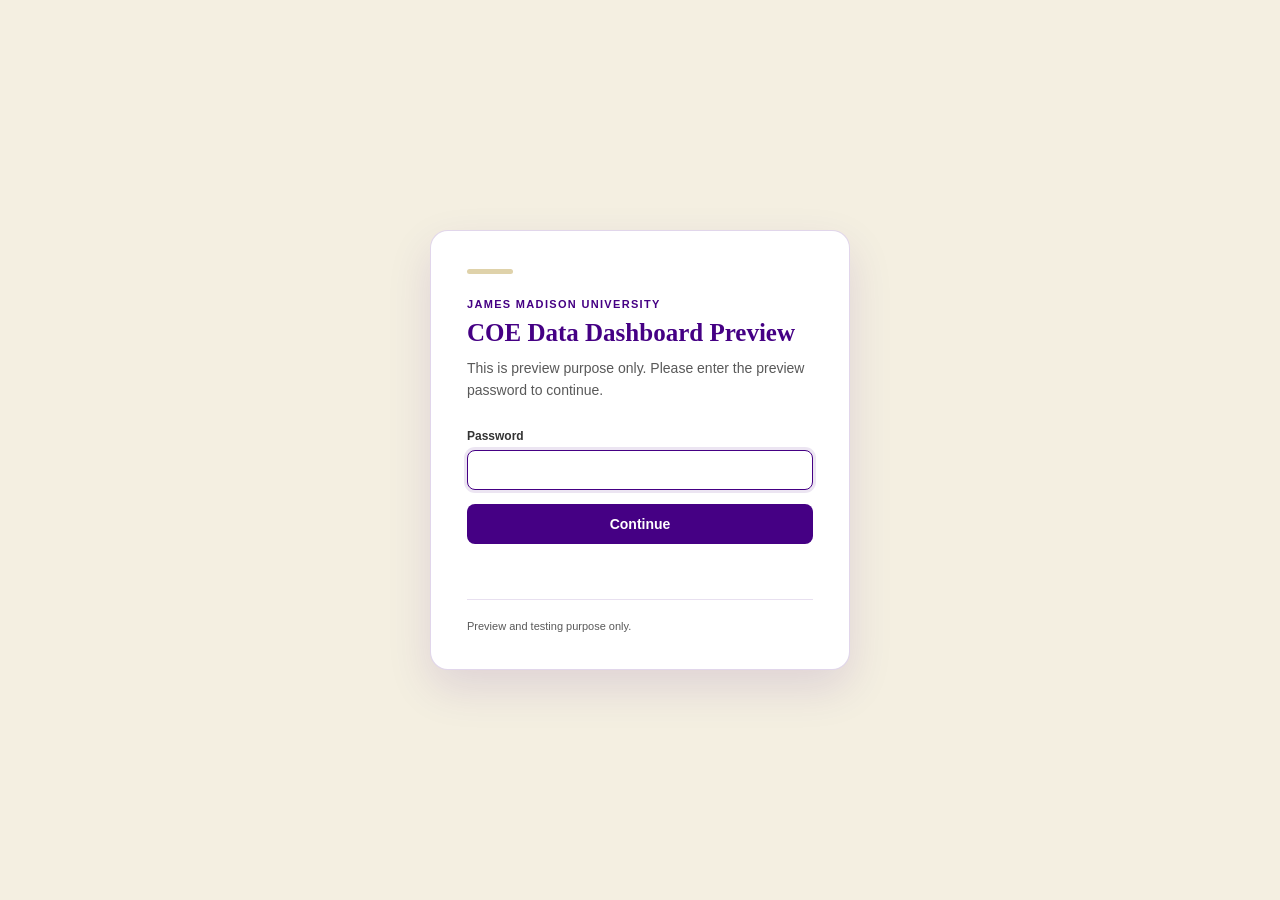
==== index.html @ ad6cc086 "Initial COE dashboard preview" ====
<!DOCTYPE html>
<html lang="en">

<head>

    <meta charset="UTF-8">

    <meta
        name="viewport"
        content="width=device-width, initial-scale=1.0"
    >
    
    <meta
    name="robots"
    content="noindex, nofollow, noarchive"
    >

    <script src="/preview-gate.js"></script>

    <title>
        College of Education Data Dashboard
    </title>


    <link
        rel="stylesheet"
        href="/CSS/dashboard.css"
    >



    <link
        rel="stylesheet"
        href="/CSS/typography.css"
    >

    <link
        rel="stylesheet"
        href="/CSS/academic-year.css"
    >

</head>


<body>

    <div class="home-page">


        <!-- 
             HERO SECTION
         -->

        <header class="hero">

            <div class="hero-copy">

                <p class="hero-kicker">
                    JAMES MADISON UNIVERSITY
                </p>

                <h1>
                    College of Education
                    <span>
                        Data Dashboard
                    </span>
                </h1>

                <p class="hero-description">
                    Explore Education Preparation Program (EPP) and Student Teaching Field Experience placement
                 data through interactive visualizations.
                </p>

                <div class="academic-year">

                    <span></span>

                    <select
                        id="homeYearSelect"
                        class="home-year-select"
                        data-academic-year-select
                        data-year-format="full"
                        aria-label="Academic Year"
                    ></select>

                </div>

            </div>


            <div
                class="hero-art"
                aria-hidden="true"
            >

                <div class="art-ring ring-1"></div>
                <div class="art-ring ring-2"></div>
                <div class="art-ring ring-3"></div>

                <i class="art-node node-1"></i>
                <i class="art-node node-2"></i>
                <i class="art-node node-3"></i>
                <i class="art-node node-4"></i>

            </div>

        </header>


        <!-- 
             DASHBOARD DIRECTORY
         -->

        <main class="dashboard-directory">

            <div class="directory-header">

                <div>

                    <p class="section-kicker">
                        EXPLORE THE DATA
                    </p>

                    <h2>
                        Interactive dashboards
                    </h2>

                </div>


                <p>
                    Select a dashboard below to explore the
                    available data in more detail.
                </p>

            </div>


            <div class="dashboard-grid">


                <!-- 
                     CANDIDATE
                 -->

                <a
                    class="dashboard-card"
                    href="/epp/epp.html"
                >

                    <div class="card-heading">

                        <div class="card-icon purple-icon">

                            <svg viewBox="0 0 24 24">

                                <circle
                                    cx="12"
                                    cy="7"
                                    r="4"
                                ></circle>

                                <path
                                    d="M4 21c0-4.4 3.6-8 8-8s8 3.6 8 8"
                                ></path>

                            </svg>

                        </div>

                        <span class="card-category">
                            EPP DATA
                        </span>

                    </div>


                    <div class="card-copy">

                        <h3>
                            EPP Candidate Profile
                        </h3>

                        <p>
                            Explore EPP candidate demographics and endorsement areas.
                        </p>

                    </div>


                    <!-- 
                         MINI CANDIDATE DASHBOARD
                     -->

                    <div class="candidate-preview">

                        <div class="preview-left">

                            <div class="candidate-donut">

                                <div class="donut-center">

                                    <strong id="homeCandidateTotal">
                                        —
                                    </strong>

                                    <span>
                                        candidates
                                    </span>

                                </div>

                            </div>


                            <div class="donut-legend">

                                <span>

                                    <i class="female-dot"></i>

                                    Female

                                    <strong id="homeFemalePercent">
                                        —
                                    </strong>

                                </span>


                                <span>

                                    <i class="male-dot"></i>

                                    Male

                                    <strong id="homeMalePercent">
                                        —
                                    </strong>

                                </span>

                            </div>

                        </div>


                        <div class="candidate-kpis">

                            <div class="mini-kpi">

                                <span>
                                    IN-STATE
                                </span>

                                <strong id="homeInStatePercent">
                                    —
                                </strong>

                            </div>


                            <div class="mini-kpi">

                                <span>
                                    MEDIAN GPA
                                </span>

                                <strong id="homeMedianGPA">
                                    —
                                </strong>

                            </div>


                            <div class="mini-kpi wide-kpi">

                                <span>
                                    ENDORSEMENT AREAS
                                </span>

                                <strong id="homeEndorsementCount">
                                    —
                                </strong>

                            </div>

                        </div>

                    </div>


                    <div class="card-footer">

                        <span>
                            Explore EPP candidate data
                        </span>

                        <i>
                            →
                        </i>

                    </div>

                </a>


                <!-- 
                     PLACEMENTS
                 -->

                <a
                    class="dashboard-card"
                    href="/placements.html"
                >

                    <div class="card-heading">

                        <div class="card-icon gold-icon">

                            <svg viewBox="0 0 24 24">

                                <path
                                    d="
                                        M12 21
                                        s7-5.5 7-11.5
                                        A7 7 0 0 0 5 9.5
                                        C5 15.5 12 21 12 21
                                    "
                                ></path>

                                <circle
                                    cx="12"
                                    cy="9"
                                    r="2.5"
                                ></circle>

                            </svg>

                        </div>

                        <span class="card-category">
                            FIELD EXPERIENCE
                        </span>

                    </div>


                    <div class="card-copy">

                        <h3>
                            Student Teaching Placements
                        </h3>

                        <p>
                            Explore the geographic distribution of
                            placements across schools, divisions,
                            programs, grade levels, and placement types.
                        </p>

                    </div>


                    <!-- 
                         VIRGINIA PREVIEW
                     -->

                    <div class="virginia-preview">

                        <div class="map-grid"></div>


                        <svg
                            class="virginia-svg"
                            viewBox="0 0 820 320"
                            aria-label="Virginia placement preview"
                        >

                            <path
                                class="va-boundary"
                                d="
                                    M508.6 30
                                    L554.9 59.7
                                    L564.6 42.7
                                    L578.2 44.1
                                    L588 51.4
                                    L588 64.6
                                    L606.5 69
                                    L618.1 77.2
                                    L625 89.9
                                    L617.2 104
                                    L606.5 107.9
                                    L599.6 120.6
                                    L603.5 129.8
                                    L627.4 126.9
                                    L631.8 141
                                    L662.9 146.9
                                    L671.7 158.1
                                    L696.5 170.2
                                    L685.3 195.1
                                    L695.6 214.5
                                    L683.4 223.8
                                    L681.9 235
                                    L693.1 241.8
                                    L681 252.5
                                    L662.5 238.4
                                    L658.1 243.3
                                    L674.1 253.5
                                    L718 255.9
                                    L729.2 289
                                    L405.4 290
                                    L335.7 289.5
                                    L274.9 288.1
                                    L212.6 285.6
                                    L35.3 284.6
                                    L83.1 272
                                    L88.9 262.2
                                    L105.9 258.8
                                    L106.9 251
                                    L120.1 245.2
                                    L120.1 238.4
                                    L152.7 225.2
                                    L186.8 201.4
                                    L185.3 208.7
                                    L197.5 223.8
                                    L212.6 231.1
                                    L223.8 230.6
                                    L240.8 218.9
                                    L253 228.2
                                    L275.9 223.3
                                    L316.3 206.3
                                    L319.7 211.6
                                    L335.3 203.8
                                    L335.7 187.8
                                    L345.5 173.6
                                    L362 160.5
                                    L368.9 144.4
                                    L386.4 127.9
                                    L393.2 107.4
                                    L408.3 119.6
                                    L422.9 123.5
                                    L432.2 116.2
                                    L451.1 84.5
                                    L462.3 92.3
                                    L503.7 56.3
                                    Z
                                "
                            ></path>


                            <path
                                class="va-boundary shore"
                                d="
                                    M771 159
                                    L784.7 157.6
                                    L773 172.7
                                    L760.8 178
                                    L753.5 198.5
                                    L735 231.6
                                    L719.9 238.4
                                    L715 226.2
                                    L722.8 199
                                    L746.7 164.4
                                    Z
                                "
                            ></path>


                            <g class="map-marker large">

                                <circle
                                    cx="462.4"
                                    cy="120.3"
                                    r="22"
                                    class="marker-glow"
                                ></circle>

                                <circle
                                    cx="462.4"
                                    cy="120.3"
                                    r="10"
                                    class="marker"
                                ></circle>

                            </g>


                            <g class="map-marker">

                                <circle
                                    cx="589.8"
                                    cy="201.1"
                                    r="15"
                                    class="marker-glow"
                                ></circle>

                                <circle
                                    cx="589.8"
                                    cy="201.1"
                                    r="7"
                                    class="marker"
                                ></circle>

                            </g>


                            <g class="map-marker">

                                <circle
                                    cx="497.3"
                                    cy="157.6"
                                    r="13"
                                    class="marker-glow"
                                ></circle>

                                <circle
                                    cx="497.3"
                                    cy="157.6"
                                    r="6"
                                    class="marker"
                                ></circle>

                            </g>


                            <g class="map-marker">

                                <circle
                                    cx="606.4"
                                    cy="83.8"
                                    r="16"
                                    class="marker-glow"
                                ></circle>

                                <circle
                                    cx="606.4"
                                    cy="83.8"
                                    r="7"
                                    class="marker"
                                ></circle>

                            </g>


                            <g class="map-marker">

                                <circle
                                    cx="367.2"
                                    cy="225.1"
                                    r="12"
                                    class="marker-glow"
                                ></circle>

                                <circle
                                    cx="367.2"
                                    cy="225.1"
                                    r="5.5"
                                    class="marker"
                                ></circle>

                            </g>


                            <g class="map-marker">

                                <circle
                                    cx="692.1"
                                    cy="262.4"
                                    r="10"
                                    class="marker-glow"
                                ></circle>

                                <circle
                                    cx="692.1"
                                    cy="262.4"
                                    r="5"
                                    class="marker"
                                ></circle>

                            </g>

                        </svg>


                        <div class="map-label">

                            <span></span>

                            Virginia

                        </div>

                    </div>


                    <div class="card-footer">

                        <span>
                            Explore placements data
                        </span>

                        <i>
                            →
                        </i>

                    </div>

                </a>

            </div>

        </main>


        <footer class="page-footer">

            <span>
                James Madison University
            </span>

            <span>
                College of Education
            </span>

        </footer>

    </div>

    <script
        src="/JS/academic-year.js"
    ></script>

    <script
        src="/JS/endorsement-data.js"
    ></script>

    <script
        src="/JS/home-preview.js"
    ></script>

</body>

</html>
---- CSS/dashboard.css ----
:root {
    --purple: #450084;
    --purple-dark: #30005b;
    --purple-mid: #7040a1;
    --purple-light: #9a77bb;

    --gold: #cbb677;
    --gold-dark: #9b7e30;

    --background: #f6f7f9;
    --white: #ffffff;

    --text: #20212b;
    --text-soft: #696e79;
    --muted: #9498a2;

    --border: #e5e6ea;

    --shadow:
        0 10px 31px rgba(37, 25, 49, 0.06);

    --shadow-hover:
        0 20px 50px rgba(47, 22, 74, 0.13);
}




* {
    box-sizing: border-box;
}

html,
body {
    margin: 0;
    padding: 0;
}

body {
    min-height: 100vh;

    background:
        linear-gradient(
            180deg,
            #fafafd 0%,
            var(--background) 100%
        );

    color: var(--text);

    font-family:
        Inter,
        -apple-system,
        BlinkMacSystemFont,
        "Segoe UI",
        Roboto,
        Helvetica,
        Arial,
        sans-serif;

    -webkit-font-smoothing: antialiased;
}

a {
    color: inherit;
    text-decoration: none;
}


/* 
   HERO SECTION
 */

.hero {
    position: relative;

    width:
        min(
            calc(100% - 48px),
            1380px
        );

    min-height: 350px;

    margin:
        26px auto 0;

    padding:
        68px 72px;

    overflow: hidden;

    border-radius: 28px;

    color: white;

    background:
        radial-gradient(
            circle at 85% 20%,
            rgba(203,182,119,0.15),
            transparent 24%
        ),

        radial-gradient(
            circle at 100% 100%,
            rgba(148,92,196,0.32),
            transparent 38%
        ),

        linear-gradient(
            130deg,
            #280049 0%,
            #450084 58%,
            #652a9e 100%
        );

    box-shadow:
        0 22px 55px
        rgba(44,10,70,0.18);
}

.hero-copy {
    position: relative;
    z-index: 5;

    max-width: 690px;
}

.hero-kicker {
    margin:
        0 0 20px;

    color: #ebdfba;

    font-size: 11px;
    font-weight: 850;

    letter-spacing: 0.19em;
}

.hero h1 {
    margin: 0;

    font-size:
        clamp(
            42px,
            5vw,
            66px
        );

    line-height: 1.02;

    letter-spacing: -0.047em;
}

.hero h1 span {
    display: block;

    color: #eee4c5;
}

.hero-description {
    max-width: 630px;

    margin:
        25px 0 24px;

    color:
        rgba(255,255,255,0.8);

    font-size: 16px;
    line-height: 1.7;
}

.academic-year {
    display: inline-flex;
    align-items: center;

    gap: 9px;

    padding:
        10px 14px;

    border:
        1px solid
        rgba(255,255,255,0.15);

    border-radius: 999px;

    background:
        rgba(255,255,255,0.075);

    font-size: 12px;
    font-weight: 650;
}

.academic-year > span {
    width: 7px;
    height: 7px;

    border-radius: 50%;

    background: #e8dcad;

    box-shadow:
        0 0 0 5px
        rgba(232,220,173,0.08);
}


/* 
   HERO ART
 */

.hero-art {
    position: absolute;

    right: 40px;
    top: 17px;

    width: 430px;
    height: 315px;

    opacity: 0.78;
}

.art-ring {
    position: absolute;

    border:
        1px solid
        rgba(255,255,255,0.10);

    border-radius: 50%;
}

.ring-1 {
    width: 280px;
    height: 280px;

    right: 18px;
    top: 10px;
}

.ring-2 {
    width: 195px;
    height: 195px;

    right: 60px;
    top: 53px;
}

.ring-3 {
    width: 115px;
    height: 115px;

    right: 100px;
    top: 93px;
}

.art-node {
    position: absolute;

    display: block;

    border-radius: 50%;

    background: #e8dcad;

    box-shadow:
        0 0 0 10px
        rgba(232,220,173,0.07);
}

.node-1 {
    width: 11px;
    height: 11px;

    right: 277px;
    top: 70px;
}

.node-2 {
    width: 17px;
    height: 17px;

    right: 72px;
    top: 92px;
}

.node-3 {
    width: 10px;
    height: 10px;

    right: 160px;
    top: 234px;
}

.node-4 {
    width: 13px;
    height: 13px;

    right: 22px;
    top: 208px;
}


/* 
   DIRECTORY
 */

.dashboard-directory {
    width:
        min(
            calc(100% - 48px),
            1240px
        );

    margin:
        66px auto 70px;
}

.directory-header {
    margin-bottom: 28px;

    display: flex;
    align-items: flex-end;
    justify-content: space-between;

    gap: 35px;
}

.section-kicker {
    margin:
        0 0 8px;

    color: var(--purple);

    font-size: 10px;
    font-weight: 850;

    letter-spacing: 0.18em;
}

.directory-header h2 {
    margin: 0;

    font-size:
        clamp(
            30px,
            3vw,
            39px
        );

    line-height: 1.1;

    letter-spacing: -0.037em;
}

.directory-header > p {
    max-width: 450px;

    margin: 0;

    color: var(--text-soft);

    font-size: 13px;
    line-height: 1.65;
}


/* 
   CARDS
 */

.dashboard-grid {
    display: grid;

    grid-template-columns:
        repeat(
            2,
            minmax(0, 1fr)
        );

    gap: 24px;
}

.dashboard-card {
    position: relative;

    min-height: 575px;

    padding: 30px;

    display: flex;
    flex-direction: column;

    overflow: hidden;

    border:
        1px solid var(--border);

    border-radius: 22px;

    background: white;

    box-shadow: var(--shadow);

    transition:
        transform 0.25s ease,
        box-shadow 0.25s ease,
        border-color 0.25s ease;
}

.dashboard-card::before {
    content: "";

    position: absolute;

    top: 0;
    left: 0;

    width: 100%;
    height: 4px;

    transform:
        scaleX(0);

    transform-origin:
        left center;

    background:
        linear-gradient(
            90deg,
            var(--purple),
            var(--gold)
        );

    transition:
        transform 0.25s ease;
}

.dashboard-card:hover {
    transform:
        translateY(-5px);

    border-color:
        rgba(69,0,132,0.17);

    box-shadow:
        var(--shadow-hover);
}

.dashboard-card:hover::before {
    transform:
        scaleX(1);
}


/* 
   CARD HEADING
 */

.card-heading {
    display: flex;
    align-items: center;
    justify-content: space-between;
}

.card-icon {
    width: 48px;
    height: 48px;

    display: grid;
    place-items: center;

    border-radius: 14px;
}

.card-icon svg {
    width: 24px;
    height: 24px;

    fill: none;

    stroke: currentColor;
    stroke-width: 1.7;
    stroke-linecap: round;
    stroke-linejoin: round;
}

.purple-icon {
    color: var(--purple);

    background:
        rgba(69,0,132,0.075);
}

.gold-icon {
    color: #896b19;

    background:
        rgba(203,182,119,0.22);
}

.card-category {
    color: var(--muted);

    font-size: 9px;
    font-weight: 800;

    letter-spacing: 0.17em;
}


/* 
   CARD COPY
 */

.card-copy {
    margin-top: 28px;
}

.card-copy h3 {
    margin:
        0 0 11px;

    font-size: 29px;

    letter-spacing: -0.037em;
}

.card-copy p {
    min-height: 67px;

    margin: 0;

    color: var(--text-soft);

    font-size: 13px;
    line-height: 1.7;
}


/* 
   CANDIDATE PREVIEW
 */

.candidate-preview {
    height: 220px;

    margin-top: 26px;

    padding: 21px;

    display: grid;

    grid-template-columns:
        1.08fr 0.92fr;

    gap: 20px;

    border:
        1px solid
        rgba(69,0,132,0.075);

    border-radius: 17px;

    background:
        radial-gradient(
            circle at 26% 44%,
            rgba(69,0,132,0.075),
            transparent 30%
        ),
        linear-gradient(
            145deg,
            #faf8fc,
            #f5f1f8
        );
}

.preview-left {
    display: flex;
    flex-direction: column;
    align-items: center;
    justify-content: center;
}

.candidate-donut {
    width: 128px;
    height: 128px;

    display: grid;
    place-items: center;

    border-radius: 50%;

    background:
        conic-gradient(
            var(--purple) 0% 87%,
            var(--gold) 87% 100%
        );

    box-shadow:
        0 10px 28px
        rgba(69,0,132,0.15);
}

.donut-center {
    width: 98px;
    height: 98px;

    display: flex;
    flex-direction: column;
    align-items: center;
    justify-content: center;

    border-radius: 50%;

    background: #fff;
}

.donut-center strong {
    color: var(--purple);

    font-size: 30px;

    line-height: 1;
    letter-spacing: -0.045em;
}

.donut-center span {
    margin-top: 5px;

    color: var(--muted);

    font-size: 8px;
    font-weight: 750;

    text-transform: uppercase;

    letter-spacing: 0.08em;
}

.donut-legend {
    width: 100%;

    margin-top: 10px;

    display: flex;
    justify-content: center;

    gap: 12px;
}

.donut-legend span {
    display: flex;
    align-items: center;

    gap: 4px;

    color: var(--text-soft);

    font-size: 8px;
}

.donut-legend strong {
    color: var(--text);

    font-size: 8px;
}

.donut-legend i {
    width: 6px;
    height: 6px;

    display: block;

    border-radius: 50%;
}

.female-dot {
    background: var(--purple);
}

.male-dot {
    background: var(--gold);
}


/* 
   MINI KPIS
 */

.candidate-kpis {
    display: grid;

    grid-template-columns:
        repeat(2, 1fr);

    gap: 10px;

    align-content: center;
}

.mini-kpi {
    min-height: 76px;

    padding:
        13px;

    display: flex;
    flex-direction: column;
    justify-content: center;

    border:
        1px solid
        rgba(69,0,132,0.065);

    border-radius: 12px;

    background:
        rgba(255,255,255,0.8);
}

.mini-kpi span {
    color: var(--muted);

    font-size: 7px;
    font-weight: 800;

    letter-spacing: 0.09em;
}

.mini-kpi strong {
    margin-top: 5px;

    color: var(--purple);

    font-size: 19px;
}

.wide-kpi {
    grid-column: 1 / -1;

    min-height: 58px;

    flex-direction: row;
    align-items: center;
    justify-content: space-between;
}


/* 
   VIRGINIA MAP PREVIEW
 */

.virginia-preview {
    position: relative;

    height: 220px;

    margin-top: 26px;

    overflow: hidden;

    border:
        1px solid
        rgba(135,108,34,0.11);

    border-radius: 17px;

    background:
        radial-gradient(
            circle at 64% 40%,
            rgba(69,0,132,0.055),
            transparent 32%
        ),
        linear-gradient(
            145deg,
            #fbfaf6,
            #f6f2e7 50%,
            #f5f1f8
        );
}

.map-grid {
    position: absolute;

    inset: 0;

    opacity: 0.42;

    background-image:
        linear-gradient(
            rgba(86,75,55,0.045) 1px,
            transparent 1px
        ),
        linear-gradient(
            90deg,
            rgba(86,75,55,0.045) 1px,
            transparent 1px
        );

    background-size:
        70px 55px;
}

.virginia-svg {
    position: absolute;

    left: 4%;
    top: 7%;

    width: 92%;
    height: 78%;

    overflow: visible;

    transition:
        transform 0.28s ease;
}

.dashboard-card:hover .virginia-svg {
    transform:
        scale(1.018);
}

.va-boundary {
    fill:
        rgba(255,255,255,0.76);

    stroke:
        rgba(69,0,132,0.40);

    stroke-width: 2.2;

    stroke-linejoin: round;

    filter:
        drop-shadow(
            0 7px 8px
            rgba(49,29,64,0.08)
        );
}

.shore {
    opacity: 0.9;
}

.marker-glow {
    fill:
        rgba(69,0,132,0.13);
}

.marker {
    fill:
        #7540a7;

    stroke:
        #fff;

    stroke-width: 3;

    filter:
        drop-shadow(
            0 3px 4px
            rgba(69,0,132,0.24)
        );
}

.map-label {
    position: absolute;

    left: 15px;
    bottom: 14px;

    padding:
        7px 10px;

    display: flex;
    align-items: center;

    gap: 7px;

    border-radius: 8px;

    background:
        rgba(255,255,255,0.9);

    color: #605841;

    box-shadow:
        0 5px 14px
        rgba(55,46,33,0.06);

    font-size: 9px;
    font-weight: 700;
}

.map-label span {
    width: 6px;
    height: 6px;

    border-radius: 50%;

    background: var(--purple);
}


/* 
   CARD FOOTER
 */

.card-footer {
    margin-top: auto;
    padding-top: 25px;

    display: flex;
    align-items: center;
    justify-content: space-between;

    color: var(--purple);

    font-size: 12px;
    font-weight: 750;
}

.card-footer i {
    width: 34px;
    height: 34px;

    display: grid;
    place-items: center;

    border-radius: 50%;

    background:
        rgba(69,0,132,0.07);

    font-style: normal;

    transition:
        transform 0.2s ease,
        background 0.2s ease;
}

.dashboard-card:hover .card-footer i {
    transform:
        translateX(4px);

    background:
        rgba(69,0,132,0.13);
}


/* 
   FOOTER
 */

.page-footer {
    width:
        min(
            calc(100% - 48px),
            1240px
        );

    margin:
        0 auto 30px;

    padding-top: 24px;

    display: flex;
    justify-content: space-between;

    border-top:
        1px solid var(--border);

    color: var(--muted);

    font-size: 10px;
}


/* 
   RESPONSIVE
 */

@media (max-width: 950px) {

    .dashboard-grid {
        grid-template-columns: 1fr;
    }

    .hero {
        padding:
            55px 42px;
    }

    .hero-art {
        right: -80px;
        opacity: 0.35;
    }

}


@media (max-width: 700px) {

    .hero {
        width:
            calc(100% - 26px);

        min-height: auto;

        margin-top: 13px;

        padding:
            43px 25px;

        border-radius: 20px;
    }

    .hero-art {
        display: none;
    }

    .hero h1 {
        font-size: 41px;
    }

    .dashboard-directory {
        width:
            calc(100% - 28px);

        margin-top: 48px;
    }

    .directory-header {
        flex-direction: column;
        align-items: flex-start;
    }

    .dashboard-card {
        padding: 24px;
    }

    .candidate-preview {
        grid-template-columns: 1fr;

        height: auto;
    }

    .candidate-kpis {
        width: 100%;
    }

    .page-footer {
        width:
            calc(100% - 28px);

        flex-direction: column;

        gap: 5px;
    }

}
---- CSS/typography.css ----
@import url("https://fonts.googleapis.com/css2?family=Arvo:wght@400;700&display=swap");


@font-face {
    font-family: "Inter";
    font-style: normal;
    font-weight: 400;
    font-display: swap;

    src:
        local("Arial"),
        local("Helvetica");
}


@font-face {
    font-family: "Inter";
    font-style: normal;
    font-weight: 700;
    font-display: swap;

    src:
        local("Arial Bold"),
        local("Helvetica Bold"),
        local("Arial"),
        local("Helvetica");
}


/* 
   JMU OFFICIAL FRONT AND COLOR CODES
 */

:root {
    --jmu-purple: #450084;
    --jmu-purple-deep: #3c0074;
    --jmu-purple-muted: #684b86;

    --jmu-gold: #dfd2aa;
    --jmu-parchment: #f4efe1;

    --jmu-white: #ffffff;
    --jmu-charcoal: #333333;
    --jmu-gray: #595959;

    --jmu-border:
        rgba(
            69,
            0,
            132,
            0.16
        );

    --jmu-shadow:
        0 10px 28px
        rgba(
            69,
            0,
            132,
            0.08
        );

    --jmu-shadow-hover:
        0 18px 42px
        rgba(
            69,
            0,
            132,
            0.16
        );


    /* Existing variables */

    --purple: var(--jmu-purple);
    --purple-dark: var(--jmu-purple-deep);
    --purple-deep: var(--jmu-purple-deep);
    --purple-mid: var(--jmu-purple-muted);
    --purple-light: var(--jmu-gold);
    --purple-soft: var(--jmu-parchment);

    --gold: var(--jmu-gold);
    --gold-dark: var(--jmu-purple);
    --gold-deep: var(--jmu-purple);
    --gold-soft: var(--jmu-parchment);

    --background: var(--jmu-parchment);
    --page: var(--jmu-parchment);
    --white: var(--jmu-white);

    --text: var(--jmu-charcoal);
    --text-soft: var(--jmu-gray);
    --muted: var(--jmu-gray);

    --border: var(--jmu-border);
    --shadow: var(--jmu-shadow);
    --shadow-hover: var(--jmu-shadow-hover);


    --site-purple: var(--jmu-purple);
    --site-purple-deep: var(--jmu-purple-deep);
    --site-purple-mid: var(--jmu-purple-muted);
    --site-purple-light: var(--jmu-gold);
    --site-purple-soft: var(--jmu-parchment);

    --site-gold: var(--jmu-gold);
    --site-gold-deep: var(--jmu-purple);
    --site-gold-soft: var(--jmu-parchment);

    --site-page: var(--jmu-parchment);
    --site-white: var(--jmu-white);

    --site-text: var(--jmu-charcoal);
    --site-text-soft: var(--jmu-gray);
    --site-muted: var(--jmu-gray);

    --site-border: var(--jmu-border);
    --site-shadow: var(--jmu-shadow);
}


/* 
 FONT AND PAGE COLOR
 */

html,
body,
button,
input,
select,
textarea {
    font-family:
        Arial,
        Helvetica,
        sans-serif;
}


body {
    font-size: 14px;
    line-height: 1.5;

    color:
        var(--jmu-charcoal);

    background:
        var(--jmu-parchment);

    -webkit-font-smoothing:
        antialiased;

    text-rendering:
        optimizeLegibility;
}


.home-page,
.epp-page {
    color:
        var(--jmu-charcoal);
}


a {
    color:
        var(--jmu-purple);
}


button,
input,
select,
textarea {
    color:
        var(--jmu-charcoal);
}


input::placeholder,
textarea::placeholder {
    color:
        var(--jmu-gray);

    opacity: 0.8;
}


button,
select {
    cursor: pointer;
}


:focus-visible {
    outline:
        3px solid
        var(--jmu-purple);

    outline-offset: 3px;
}


/* 
   LEAFLET FONT
*/

.leaflet-container,
.leaflet-control,
.leaflet-tooltip,
.leaflet-popup-content,
.leaflet-popup-content-wrapper {
    font-family:
        Arial,
        Helvetica,
        sans-serif;
}


/* 
   ARVO HEADINGS
 */

h1,
h2,
h3,
.home-page .hero h1,
.home-page .directory-header h2,
.home-page .card-copy h3,
.epp-page .page-heading h1,
.epp-page .section-heading h2,
.epp-page .metric-card h3,
.epp-page .visualization-card h3,
.placement-page-heading h1,
#student-placement-dashboard .filter-panel-header h2,
#student-placement-dashboard .panel-heading h2,
#student-placement-dashboard .detail-panel-header h2,
#student-placement-dashboard .detail-empty-state h3,
#student-placement-dashboard .detail-panel h3,
#student-placement-dashboard .detail-panel h4 {
    font-family:
        "Arvo",
        Georgia,
        serif;
}


.home-page .donut-center strong,
.home-page .mini-kpi strong,
.epp-page .year-card strong,
.epp-page .metric-total strong,
.epp-page .distribution-row strong,
.epp-page .gpa-ring-inner strong,
.epp-page .summary-card strong,
.epp-page .bubble-number,
.epp-page .bubble-detail-value,
.placement-year-card strong,
#student-placement-dashboard .kpi-value,
#student-placement-dashboard .detail-stat-value {
    font-family:
        "Arvo",
        Georgia,
        serif;
}


/* 
   SHARED NAVIGATION TYPOGRAPHY
 */

.brand-copy strong,
.placement-brand-copy strong {
    font-size: 13px;
    font-weight: 700;
    line-height: 1.3;
}


.brand-copy span,
.placement-brand-copy span {
    font-size: 11px;
    line-height: 1.3;
}


.page-navigation a,
.placement-page-navigation a {
    font-size: 13px;
    font-weight: 700;
    line-height: 1.2;
}


/* 
   SHARED NAVIGATION COLORS
 */

.top-navigation,
.placement-top-navigation {
    border-bottom-color:
        var(--jmu-gold);

    background:
        var(--jmu-purple);

    box-shadow:
        0 4px 16px
        rgba(
            69,
            0,
            132,
            0.16
        );
}


.top-navigation .brand,
.placement-top-navigation .placement-brand,
.top-navigation .brand-copy strong,
.top-navigation .brand-copy span,
.placement-top-navigation .placement-brand-copy strong,
.placement-top-navigation .placement-brand-copy span {
    color:
        var(--jmu-white);
}


/* 
   JMU LOGO PNG
 */

.top-navigation .brand-mark,
.placement-top-navigation .placement-brand-mark {
    position: relative;

    width: 88px;
    height: 30px;

    display: block;
    flex-shrink: 0;

    padding: 0;
    margin: 0;

    border: 0;
    border-radius: 0;

    color: #ffffff;
    background: transparent;

    box-shadow: none;

    overflow: hidden;
}


.top-navigation .jmu-brand-logo,
.placement-top-navigation .jmu-brand-logo {
    position: absolute;

    width: 362px;
    height: auto;

    max-width: none;
    max-height: none;

    left: -89px;
    top: -44px;

    display: block;

    padding: 0;
    margin: 0;

    object-fit: initial;
    object-position: initial;

    pointer-events: none;
}


.top-navigation .page-navigation a,
.placement-top-navigation .placement-page-navigation a {
    color:
        var(--jmu-white);
}


.top-navigation .page-navigation a:hover,
.placement-top-navigation .placement-page-navigation a:hover {
    color:
        var(--jmu-purple);

    background:
        var(--jmu-parchment);
}


.top-navigation .page-navigation a.active,
.placement-top-navigation .placement-page-navigation a.active {
    color:
        var(--jmu-purple);

    background:
        var(--jmu-gold);
}


/* 
   HOME PAGE TYPOGRAPHY
 */

.home-page .hero-kicker {
    margin: 0 0 14px;

    color: #ffffff;

    font-family: "Arvo", Georgia, serif;
    font-size: 42px;
    font-weight: 700;
    line-height: 1.05;

    letter-spacing: 0;
    text-transform: none;

    text-shadow:
        0 3px 10px rgba(0, 0, 0, 0.38),
        0 8px 24px rgba(0, 0, 0, 0.25);
}


.home-page .hero h1 {
    margin: 0;

    color: #ffffff;

    font-size: 30px;
    font-weight: 700;
    line-height: 1.12;
    letter-spacing: -0.015em;

    text-shadow:
        0 2px 8px rgba(0, 0, 0, 0.25);
}


.home-page .hero h1 span {
    color: #eee4c5;
}


.home-page .hero-description {
    font-size: 14px;
    font-weight: 400;
    line-height: 1.6;
}


.home-page .academic-year {
    font-size: 12px;
    font-weight: 500;
}


.home-page .section-kicker {
    font-size: 12px;
    font-weight: 700;
    letter-spacing: 0.12em;
}


.home-page .directory-header h2 {
    font-size: 24px;
    font-weight: 700;
    line-height: 1.2;
    letter-spacing: -0.02em;
}


.home-page .directory-header > p {
    font-size: 14px;
    line-height: 1.55;
}


.home-page .card-category {
    font-size: 11px;
    font-weight: 700;
    letter-spacing: 0.12em;
}


.home-page .card-copy h3 {
    font-size: 20px;
    font-weight: 700;
    line-height: 1.25;
    letter-spacing: -0.015em;
}


.home-page .card-copy p {
    font-size: 14px;
    line-height: 1.55;
}


.home-page .donut-center strong {
    font-size: 26px;
    font-weight: 700;
}


.home-page .donut-center span {
    font-size: 10px;
    font-weight: 700;
    letter-spacing: 0.06em;
}


.home-page .donut-legend span,
.home-page .donut-legend strong {
    font-size: 11px;
}


.home-page .mini-kpi span {
    font-size: 10px;
    font-weight: 700;
    letter-spacing: 0.05em;
}


.home-page .mini-kpi strong {
    font-size: 20px;
    font-weight: 700;
}


.home-page .card-footer {
    font-size: 13px;
    font-weight: 700;
}


.home-page .map-label {
    font-size: 11px;
    font-weight: 700;
}


.home-page .page-footer {
    font-size: 12px;
}


/* 
   HOME PAGE COLORS
 */

.home-page .hero {
    color:
        var(--jmu-white);

    background:
        radial-gradient(
            circle at 86% 18%,
            rgba(
                223,
                210,
                170,
                0.20
            ),
            transparent 25%
        ),

        radial-gradient(
            circle at 100% 100%,
            rgba(
                104,
                75,
                134,
                0.55
            ),
            transparent 40%
        ),

        linear-gradient(
            130deg,
            var(--jmu-purple-deep),
            var(--jmu-purple) 58%,
            var(--jmu-purple-muted)
        );
}


.home-page .hero h1 {
    color:
        var(--jmu-gold);
}


.home-page .hero h1 span,
.home-page .hero-kicker {
    color:
        var(--jmu-shadow);
}


.home-page .hero-description,
.home-page .academic-year {
    color:
        var(--jmu-white);
}


.home-page .academic-year {
    border-color:
        rgba(
            223,
            210,
            170,
            0.75
        );

    background:
        rgba(
            60,
            0,
            116,
            0.42
        );
}


.home-page .academic-year span {
    background:
        var(--jmu-gold);
}


.home-page .section-kicker,
.home-page .card-category,
.home-page .card-footer,
.home-page .map-label {
    color:
        var(--jmu-purple);
}


.home-page .directory-header h2,
.home-page .card-copy h3 {
    color:
        var(--jmu-purple);
}


.home-page .directory-header > p,
.home-page .card-copy p,
.home-page .donut-center span,
.home-page .mini-kpi span,
.home-page .page-footer {
    color:
        var(--jmu-gray);
}


.home-page .dashboard-card {
    border-color:
        var(--jmu-border);

    background:
        var(--jmu-white);

    box-shadow:
        var(--jmu-shadow);
}


.home-page .dashboard-card:hover {
    border-color:
        var(--jmu-purple-muted);

    box-shadow:
        var(--jmu-shadow-hover);
}


.home-page .candidate-preview,
.home-page .virginia-preview,
.home-page .mini-kpi {
    border-color:
        var(--jmu-border);

    background:
        var(--jmu-parchment);
}


.home-page .purple-icon,
.home-page .gold-icon {
    color:
        var(--jmu-purple);

    background:
        var(--jmu-parchment);
}


.home-page .female-dot,
.home-page .marker,
.home-page .marker-glow {
    background:
        var(--jmu-gold);
}


.home-page .male-dot {
    background:
        var(--jmu-purple);
}


/* 
   EPP PAGE TYPOGRAPHY
 */

.epp-page .page-kicker {
    font-size: 12px;
    font-weight: 700;
    letter-spacing: 0.12em;
}


.epp-page .page-heading h1 {
    font-size: 28px;
    font-weight: 700;
    line-height: 1.15;
    letter-spacing: -0.02em;
}


.epp-page .page-description {
    font-size: 14px;
    line-height: 1.55;
}


.epp-page .year-label {
    font-size: 11px;
    font-weight: 700;
    letter-spacing: 0.06em;
}


.epp-page .year-card strong {
    font-size: 16px;
    font-weight: 700;
}


.epp-page .section-kicker {
    font-size: 12px;
    font-weight: 700;
    letter-spacing: 0.10em;
}


.epp-page .section-heading h2 {
    font-size: 20px;
    font-weight: 700;
    line-height: 1.3;
    letter-spacing: -0.015em;
}


.epp-page .section-description {
    font-size: 14px;
    line-height: 1.5;
}


.epp-page .metric-eyebrow {
    font-size: 11px;
    font-weight: 700;
    letter-spacing: 0.08em;
}


.epp-page .metric-card h3,
.epp-page .visualization-card h3 {
    font-size: 16px;
    font-weight: 700;
    line-height: 1.3;
    letter-spacing: 0;
}


.epp-page .metric-total strong {
    font-size: 20px;
    font-weight: 700;
}


.epp-page .metric-total span {
    font-size: 11px;
}


.epp-page .distribution-row span {
    font-size: 13px;
}


.epp-page .distribution-row strong {
    font-size: 15px;
    font-weight: 700;
}


.epp-page .distribution-row .percentage {
    font-size: 13px;
    font-weight: 700;
}


.epp-page .metric-note {
    font-size: 12px;
    line-height: 1.45;
}


.epp-page .gpa-ring-inner strong {
    font-size: 30px;
    font-weight: 700;
}


.epp-page .gpa-ring-inner span {
    font-size: 11px;
    font-weight: 700;
}


.epp-page .control-field > span,
.epp-page .toggle-field > div > span {
    font-size: 12px;
    font-weight: 700;
    letter-spacing: 0;
    text-transform: none;
}


.epp-page .search-wrapper input,
.epp-page .control-field select {
    font-size: 14px;
    font-weight: 400;
}


.epp-page .summary-card span {
    font-size: 12px;
}


.epp-page .summary-card strong {
    font-size: 26px;
    font-weight: 700;
}


.epp-page .results-label {
    font-size: 12px;
}


.epp-page .visualization-description {
    font-size: 12px;
    line-height: 1.45;
}


.epp-page .bubble-number {
    font-size: 14px;
    font-weight: 700;
}


.epp-page .endorsement-bubble.bubble-large .bubble-number {
    font-size: 18px;
}


.epp-page .bubble-name {
    font-size: 10px;
}


.epp-page .endorsement-bubble.bubble-large .bubble-name {
    font-size: 11px;
}


.epp-page .bubble-detail-label {
    font-size: 10px;
    font-weight: 700;
    letter-spacing: 0.05em;
}


.epp-page .bubble-detail-copy strong {
    font-size: 13px;
    font-weight: 700;
}


.epp-page .bubble-detail-copy p {
    font-size: 12px;
    line-height: 1.4;
}


.epp-page .bubble-detail-value {
    font-size: 26px;
    font-weight: 700;
}


.body-bubble-tooltip {
    font-family:
        Arial,
        Helvetica,
        sans-serif;
}


.body-bubble-tooltip .tooltip-title {
    font-size: 13px;
    font-weight: 700;
}


.body-bubble-tooltip .tooltip-row {
    font-size: 12px;
}


.body-bubble-tooltip .tooltip-row strong {
    font-size: 14px;
}


.epp-page .footer {
    font-size: 12px;
}


/* 
   EPP PAGE COLORS
 */

.epp-page .page-heading h1,
.epp-page .section-heading h2,
.epp-page .metric-card h3,
.epp-page .visualization-card h3 {
    color:
        var(--jmu-purple);
}


.epp-page .page-kicker,
.epp-page .section-kicker,
.epp-page .metric-eyebrow,
.epp-page .results-label,
.epp-page .bubble-detail-label {
    color:
        var(--jmu-purple);
}


.epp-page .page-description,
.epp-page .section-description,
.epp-page .metric-note,
.epp-page .visualization-description,
.epp-page .year-label,
.epp-page .metric-total span,
.epp-page .summary-card span,
.epp-page .bubble-name,
.epp-page .footer {
    color:
        var(--jmu-gray);
}


.epp-page .year-card,
.epp-page .metric-card,
.epp-page .controls-card,
.epp-page .summary-card,
.epp-page .visualization-card,
.epp-page .bubble-detail,
.epp-page .information-note {
    border-color:
        var(--jmu-border);

    background:
        var(--jmu-white);

    box-shadow:
        var(--jmu-shadow);
}


.epp-page .search-wrapper input,
.epp-page .control-field select {
    border-color:
        var(--jmu-gold);

    color:
        var(--jmu-charcoal);

    background:
        var(--jmu-white);
}


.epp-page .search-wrapper input:focus,
.epp-page .control-field select:focus {
    border-color:
        var(--jmu-purple);

    box-shadow:
        0 0 0 3px
        rgba(
            69,
            0,
            132,
            0.12
        );
}


.epp-page .distribution-track,
.epp-page .gpa-ring,
.epp-page .toggle {
    background:
        var(--jmu-parchment);
}


.epp-page .purple-fill {
    background:
        var(--jmu-purple);
}


.epp-page .gold-fill {
    background:
        var(--jmu-gold);
}


/* 
   STUDENT PLACEMENT PAGE TYPOGRAPHY
 */

.placement-page-kicker {
    font-size: 12px;
    font-weight: 700;
    letter-spacing: 0.12em;
}


.placement-page-heading h1 {
    font-size: 28px;
    font-weight: 700;
    line-height: 1.15;
    letter-spacing: -0.02em;
}


.placement-page-description {
    font-size: 14px;
    line-height: 1.55;
}


.placement-year-label {
    font-size: 11px;
    font-weight: 700;
    letter-spacing: 0.06em;
}


.placement-year-card strong {
    font-size: 16px;
    font-weight: 700;
}


#student-placement-dashboard .filter-panel-header h2 {
    font-size: 20px;
    font-weight: 700;
    line-height: 1.3;
    letter-spacing: -0.015em;
}


#student-placement-dashboard .filter-panel-header p {
    font-size: 14px;
    line-height: 1.5;
}


#student-placement-dashboard .filter-field label {
    font-size: 12px;
    font-weight: 700;
    letter-spacing: 0;
    text-transform: none;
}


#student-placement-dashboard .filter-field select,
#student-placement-dashboard .filter-field input {
    font-size: 14px;
    font-weight: 400;
}


#student-placement-dashboard .reset-button {
    font-size: 14px;
    font-weight: 700;
}


#student-placement-dashboard .kpi-label {
    font-size: 12px;
    font-weight: 400;
    letter-spacing: 0;
    text-transform: none;
}


#student-placement-dashboard .kpi-value {
    font-size: 26px;
    font-weight: 700;
    line-height: 1.1;
    letter-spacing: -0.02em;
}


#student-placement-dashboard .kpi-description {
    font-size: 12px;
    line-height: 1.4;
}


#student-placement-dashboard .panel-heading h2 {
    font-size: 16px;
    font-weight: 700;
    line-height: 1.3;
    letter-spacing: 0;
}


#student-placement-dashboard .panel-heading p {
    font-size: 12px;
    line-height: 1.45;
}


#student-placement-dashboard .map-status {
    font-size: 11px;
    font-weight: 700;
}


#student-placement-dashboard .detail-eyebrow {
    font-size: 11px;
    font-weight: 700;
    letter-spacing: 0.06em;
}


#student-placement-dashboard .detail-panel-header h2 {
    font-size: 16px;
    font-weight: 700;
    line-height: 1.3;
    letter-spacing: 0;
}


#student-placement-dashboard .detail-mode-button,
#student-placement-dashboard .detail-reset-button {
    font-size: 12px;
    font-weight: 700;
}


#student-placement-dashboard .detail-empty-state h3 {
    font-size: 16px;
    font-weight: 700;
}


#student-placement-dashboard .detail-empty-state p {
    font-size: 12px;
    line-height: 1.5;
}


#student-placement-dashboard .detail-panel {
    font-size: 13px;
}


#student-placement-dashboard .detail-panel h3 {
    font-size: 16px;
    font-weight: 700;
}


#student-placement-dashboard .detail-panel h4 {
    font-size: 14px;
    font-weight: 700;
}


#student-placement-dashboard .leaflet-popup-content {
    font-size: 13px;
    line-height: 1.5;
}


#student-placement-dashboard .leaflet-tooltip {
    font-size: 12px;
    line-height: 1.4;
}


.placement-footer {
    font-size: 12px;
}


/* 
   STUDENT PLACEMENT PAGE COLORS
 */

.placement-page-heading h1,
#student-placement-dashboard .filter-panel-header h2,
#student-placement-dashboard .panel-heading h2,
#student-placement-dashboard .detail-panel-header h2,
#student-placement-dashboard .detail-empty-state h3,
#student-placement-dashboard .detail-panel h3,
#student-placement-dashboard .detail-panel h4 {
    color:
        var(--jmu-purple);
}


.placement-page-kicker,
.placement-year-label,
#student-placement-dashboard .detail-eyebrow,
#student-placement-dashboard .kpi-label,
#student-placement-dashboard .map-status {
    color:
        var(--jmu-purple);
}


.placement-page-description,
#student-placement-dashboard .filter-panel-header p,
#student-placement-dashboard .kpi-description,
#student-placement-dashboard .panel-heading p,
#student-placement-dashboard .detail-empty-state p,
#student-placement-dashboard .detail-section-subtitle,
#student-placement-dashboard .detail-stat-label,
#student-placement-dashboard .detail-location-label,
#student-placement-dashboard .detail-location-meta,
#student-placement-dashboard .detail-filter-empty,
.placement-footer {
    color:
        var(--jmu-gray);
}


#student-placement-dashboard {
    color:
        var(--jmu-charcoal);

    background:
        transparent;
}


.placement-year-card,
#student-placement-dashboard .filter-panel,
#student-placement-dashboard .kpi-card,
#student-placement-dashboard .map-panel,
#student-placement-dashboard .detail-panel,
#student-placement-dashboard .detail-location-row,
#student-placement-dashboard .detail-stat,
#student-placement-dashboard .detail-filter-toolbar {
    border-color:
        var(--jmu-border);

    background:
        var(--jmu-white);

    box-shadow:
        var(--jmu-shadow);
}


#student-placement-dashboard .filter-field label,
#student-placement-dashboard .detail-section-title,
#student-placement-dashboard .detail-location-value,
#student-placement-dashboard .detail-stat-value {
    color:
        var(--jmu-charcoal);
}


#student-placement-dashboard .filter-field select,
#student-placement-dashboard .filter-field input,
#student-placement-dashboard .search-input-wrapper,
#student-placement-dashboard .detail-mode-switch {
    border-color:
        var(--jmu-gold);

    color:
        var(--jmu-charcoal);

    background:
        var(--jmu-white);
}


#student-placement-dashboard .filter-field select:focus,
#student-placement-dashboard .filter-field input:focus {
    border-color:
        var(--jmu-purple);

    box-shadow:
        0 0 0 3px
        rgba(
            69,
            0,
            132,
            0.12
        );
}


#student-placement-dashboard .reset-button,
#student-placement-dashboard .detail-reset-button,
#student-placement-dashboard .detail-mode-button.is-active,
#student-placement-dashboard .detail-filter-chip {
    border-color:
        var(--jmu-purple);

    color:
        var(--jmu-white);

    background:
        var(--jmu-purple);
}


#student-placement-dashboard .reset-button:hover,
#student-placement-dashboard .detail-reset-button:hover,
#student-placement-dashboard .detail-filter-chip:hover {
    background:
        var(--jmu-purple-deep);
}


#student-placement-dashboard .detail-mode-button:not(.is-active) {
    color:
        var(--jmu-purple);

    background:
        transparent;
}


#student-placement-dashboard .detail-empty-icon {
    color:
        var(--jmu-purple);

    background:
        var(--jmu-parchment);
}


#student-placement-dashboard .status-dot {
    background:
        var(--jmu-gold);
}


#student-placement-dashboard .leaflet-control-zoom a {
    color:
        var(--jmu-purple);
}


.placement-footer {
    border-top-color:
        var(--jmu-gold);

    background:
        var(--jmu-parchment);
}


.home-page .home-year-select {
    min-width: 184px;

    padding:
        1px
        24px
        1px
        0;

    border: 0;
    outline: none;

    color:
        var(--jmu-white);

    background-color:
        transparent;

    font-family:
        Arial,
        Helvetica,
        sans-serif;

    font-size: 12px;
    font-weight: 500;

    cursor: pointer;
}


.home-page .home-year-select option {
    color:
        var(--jmu-charcoal);

    background:
        var(--jmu-white);
}


.epp-page .year-select,
.placement-year-select {
    width: 100%;

    padding:
        2px
        24px
        2px
        0;

    border: 0;
    outline: none;

    color:
        var(--jmu-purple);

    background-color:
        transparent;

    font-family:
        "Arvo",
        Georgia,
        serif;

    font-size: 16px;
    font-weight: 700;

    cursor: pointer;
}


.epp-page .year-select option,
.placement-year-select option {
    color:
        var(--jmu-charcoal);

    background:
        var(--jmu-white);

    font-family:
        Arial,
        Helvetica,
        sans-serif;
}

/* 
   RESPONSIVE TYPOGRAPHY
 */

@media (max-width: 720px) {

    .home-page .hero-kicker {
        font-size: 32px;
    }


    .home-page .hero h1 {
        font-size: 24px;
    }


    .home-page .directory-header h2 {
        font-size: 22px;
    }

}


.home-page,
.epp-page {
    --purple: var(--jmu-purple);
    --purple-dark: var(--jmu-purple);
    --purple-deep: var(--jmu-purple);
    --purple-mid: var(--jmu-purple);
    --purple-light: var(--jmu-purple);

    --gold: var(--jmu-gold);
    --gold-dark: var(--jmu-gold);
    --gold-deep: var(--jmu-gold);
}


.home-page .hero {
    background:
        radial-gradient(
            circle at 86% 18%,
            rgba(
                223,
                210,
                170,
                0.20
            ),
            transparent 25%
        ),
        var(--jmu-purple);
}


.home-page .hero h1,
.home-page .hero h1 span {
    color:
        var(--jmu-gold);
}


.home-page .hero-kicker {
    color:
        var(--jmu-white);
}


.home-page .dashboard-card:hover {
    border-color:
        var(--jmu-purple);
}


.home-page .purple-icon {
    color:
        var(--jmu-purple);
}


.home-page .gold-icon {
    color:
        var(--jmu-gold);
}


.home-page .female-dot {
    background:
        var(--jmu-purple);
}


.home-page .male-dot {
    background:
        var(--jmu-gold);
}


.home-page .art-node {
    background:
        var(--jmu-gold);

    box-shadow:
        0 0 0 10px
        rgba(
            223,
            210,
            170,
            0.07
        );
}


.home-page .marker {
    fill:
        var(--jmu-purple);

    background:
        var(--jmu-purple);
}


.home-page .marker-glow {
    fill:
        rgba(
            69,
            0,
            132,
            0.13
        );

    background:
        rgba(
            69,
            0,
            132,
            0.13
        );
}


.epp-page
.metric-mode-button[data-mode="admitted"]
.metric-mode-dot {
    background:
        var(--jmu-purple)
        !important;
}


.epp-page
.metric-mode-button[data-mode="completers"]
.metric-mode-dot {
    background:
        var(--jmu-gold)
        !important;

    border-color:
        var(--jmu-gold)
        !important;
}


.epp-page
.metric-mode-double-dot::before {
    background:
        var(--jmu-purple)
        !important;
}


.epp-page
.metric-mode-double-dot::after {
    background:
        var(--jmu-gold)
        !important;

    border-color:
        var(--jmu-gold)
        !important;
}


.epp-page
.metric-mode-button[data-mode="admitted"].is-active {
    color:
        var(--jmu-purple);
}


.epp-page
.metric-mode-button[data-mode="completers"].is-active {
    color:
        var(--jmu-gold);
}


.epp-page
.endorsement-mode-legend
.legend-admitted {
    background:
        var(--jmu-purple)
        !important;
}


.epp-page
.endorsement-mode-legend
.legend-completers {
    background:
        var(--jmu-gold)
        !important;

    border-color:
        var(--jmu-gold)
        !important;
}


.epp-page
.endorsement-bubble.mode-admitted {
    background:
        var(--jmu-purple)
        !important;
}


.epp-page
.endorsement-bubble.mode-completers {
    background:
        var(--jmu-gold)
        !important;

    color:
        var(--jmu-charcoal);
}


.epp-page
.endorsement-bubble.mode-completers
.bubble-name {
    color:
        var(--jmu-charcoal);
}


.epp-page
.endorsement-bubble.mode-compare {
    background:
        linear-gradient(
            90deg,
            var(--jmu-purple) 0%,
            var(--jmu-purple) 50%,
            var(--jmu-gold) 50%,
            var(--jmu-gold) 100%
        )
        !important;
}


.epp-page
.compare-admitted-half {
    color:
        var(--jmu-white);
}


.epp-page
.compare-completers-half {
    color:
        var(--jmu-charcoal);
}


body.epp-mode-completers
.epp-page
.summary-card span {
    color:
        var(--jmu-gray)
        !important;
}


body.epp-mode-completers
.epp-page
.summary-card strong {
    color:
        var(--jmu-gold)
        !important;
}


body.epp-mode-completers
.epp-page
.visualization-card
.metric-eyebrow {
    color:
        var(--jmu-gold)
        !important;
}


body.epp-mode-completers
.epp-page
.visualization-card h3 {
    color:
        var(--jmu-gold)
        !important;
}


body.epp-mode-completers
.epp-page
.results-label {
    color:
        var(--jmu-gold)
        !important;
}


body.epp-mode-completers
.epp-page
.bubble-detail-label,
body.epp-mode-completers
.epp-page
.bubble-detail-copy strong,
body.epp-mode-completers
.epp-page
.bubble-detail-copy p,
body.epp-mode-completers
.epp-page
.bubble-detail-value {
    color:
        var(--jmu-gold)
        !important;
}


body.epp-mode-completers
.epp-page
.information-icon {
    background:
        var(--jmu-gold)
        !important;

    color:
        var(--jmu-purple)
        !important;
}


body.epp-mode-compare
.epp-page
#endorsementCount,
body.epp-mode-compare
.epp-page
#largestEndorsementCount {
    color:
        var(--jmu-purple)
        !important;
}


body.epp-mode-compare
.epp-page
#endorsementTotal {
    color:
        var(--jmu-gold)
        !important;
}


.epp-page
.compare-value-admitted {
    color:
        var(--jmu-purple)
        !important;
}


.epp-page
.compare-value-completers {
    color:
        var(--jmu-gold)
        !important;
}


body.epp-mode-completers
.body-bubble-tooltip
.tooltip-row-completers,
body.epp-mode-completers
.body-bubble-tooltip
.tooltip-row-completers strong {
    color:
        var(--jmu-white)
        !important;
}


body.epp-mode-compare
.body-bubble-tooltip
.tooltip-row-completers,
body.epp-mode-compare
.body-bubble-tooltip
.tooltip-row-completers strong {
    color:
        var(--jmu-gold)
        !important;
}
---- CSS/academic-year.css ----
.home-page .home-year-select {
    min-width: 184px;

    padding:
        1px
        24px
        1px
        0;

    border: 0;
    outline: none;

    appearance: none;
    -webkit-appearance: none;

    color:
        var(--jmu-white);

    background-color:
        transparent;

    background-image:
        url("data:image/svg+xml,%3Csvg xmlns='http://www.w3.org/2000/svg' width='12' height='8' viewBox='0 0 12 8'%3E%3Cpath d='M1 1.5 6 6.5 11 1.5' fill='none' stroke='%23ffffff' stroke-width='1.5' stroke-linecap='round' stroke-linejoin='round'/%3E%3C/svg%3E");

    background-repeat:
        no-repeat;

    background-position:
        right 2px center;

    background-size:
        12px 8px;

    font-family:
        Arial,
        Helvetica,
        sans-serif;

    font-size: 12px;
    font-weight: 500;

    cursor: pointer;
}


.home-page .home-year-select option {
    color:
        var(--jmu-charcoal);

    background:
        var(--jmu-white);
}


.epp-page .year-select,
.placement-year-select {
    width: 100%;

    padding:
        2px
        24px
        2px
        0;

    border: 0;
    outline: none;

    appearance: none;
    -webkit-appearance: none;

    color:
        var(--jmu-purple);

    background-color:
        transparent;

    background-image:
        url("data:image/svg+xml,%3Csvg xmlns='http://www.w3.org/2000/svg' width='12' height='8' viewBox='0 0 12 8'%3E%3Cpath d='M1 1.5 6 6.5 11 1.5' fill='none' stroke='%23450084' stroke-width='1.5' stroke-linecap='round' stroke-linejoin='round'/%3E%3C/svg%3E");

    background-repeat:
        no-repeat;

    background-position:
        right 2px center;

    background-size:
        12px 8px;

    font-family:
        "Arvo",
        Georgia,
        serif;

    font-size: 16px;
    font-weight: 700;

    cursor: pointer;
}


.epp-page .year-select option,
.placement-year-select option {
    color:
        var(--jmu-charcoal);

    background:
        var(--jmu-white);

    font-family:
        Arial,
        Helvetica,
        sans-serif;
}
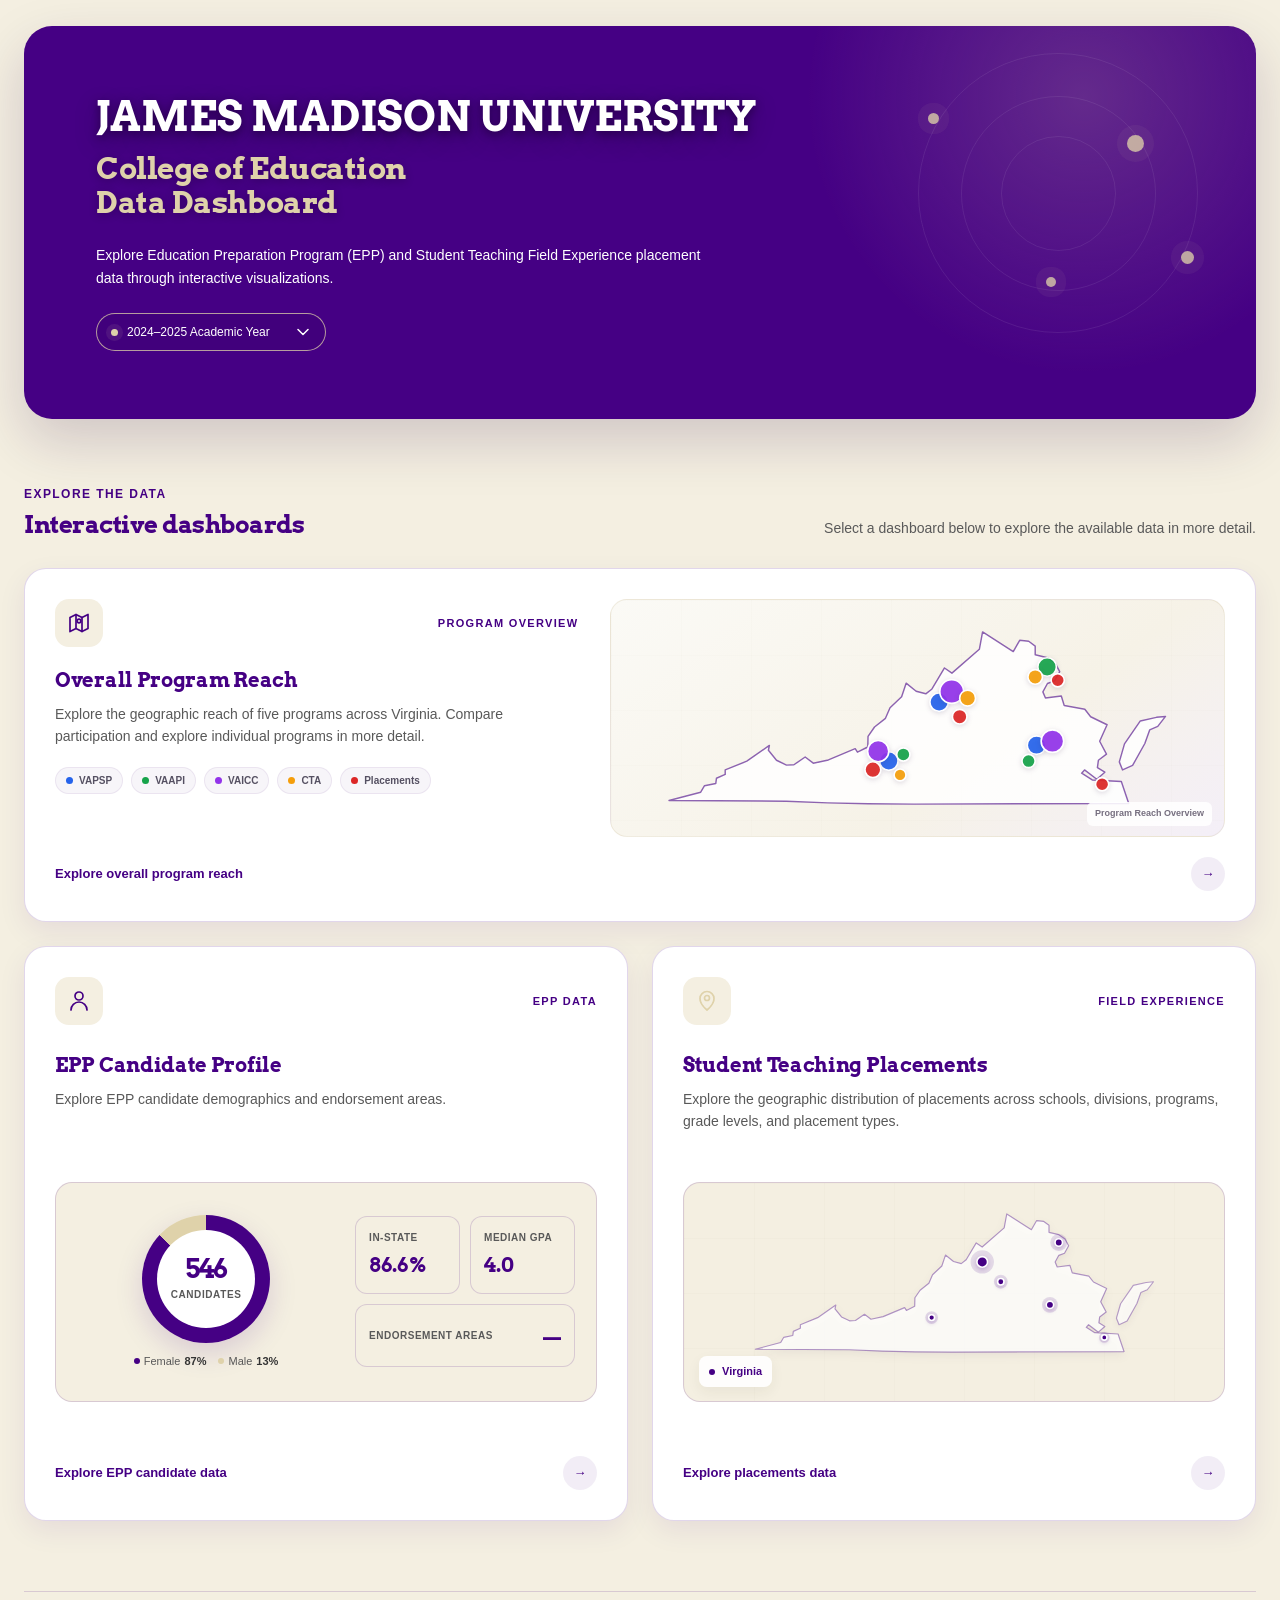
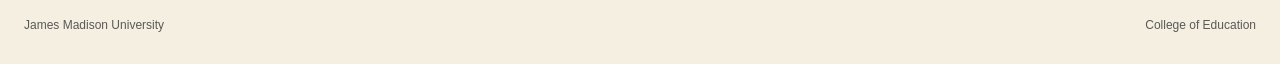
==== commit 1eaee1e8: "Update Overall, Placements, and EPP dashboards" ====
--- a/index.html
+++ b/index.html
@@ -1,34 +1,24 @@
+
 <!DOCTYPE html>
 <html lang="en">
 
 <head>
-
     <meta charset="UTF-8">
 
     <meta
         name="viewport"
         content="width=device-width, initial-scale=1.0"
     >
-    
-    <meta
-    name="robots"
-    content="noindex, nofollow, noarchive"
-    >
-
-    <script src="/preview-gate.js"></script>
 
     <title>
         College of Education Data Dashboard
     </title>
-
 
     <link
         rel="stylesheet"
         href="/CSS/dashboard.css"
     >
 
-
-
     <link
         rel="stylesheet"
         href="/CSS/typography.css"
@@ -38,346 +28,231 @@
         rel="stylesheet"
         href="/CSS/academic-year.css"
     >
-
 </head>
 
-
 <body>
 
-    <div class="home-page">
-
-
-        <!-- 
-             HERO SECTION
-         -->
-
-        <header class="hero">
-
-            <div class="hero-copy">
-
-                <p class="hero-kicker">
-                    JAMES MADISON UNIVERSITY
+<div class="home-page">
+
+    <!-- =====================================
+         HERO SECTION
+    ====================================== -->
+
+    <header class="hero">
+
+        <div class="hero-copy">
+
+            <p class="hero-kicker">
+                JAMES MADISON UNIVERSITY
+            </p>
+
+            <h1>
+                College of Education
+                <span>Data Dashboard</span>
+            </h1>
+
+            <p class="hero-description">
+                Explore Education Preparation Program (EPP)
+                and Student Teaching Field Experience placement
+                data through interactive visualizations.
+            </p>
+
+            <div class="academic-year">
+
+                <span></span>
+
+                <select
+                    id="homeYearSelect"
+                    class="home-year-select"
+                    data-academic-year-select
+                    data-year-format="full"
+                    aria-label="Academic Year"
+                ></select>
+
+            </div>
+
+        </div>
+
+        <div class="hero-art" aria-hidden="true">
+            <div class="art-ring ring-1"></div>
+            <div class="art-ring ring-2"></div>
+            <div class="art-ring ring-3"></div>
+
+            <i class="art-node node-1"></i>
+            <i class="art-node node-2"></i>
+            <i class="art-node node-3"></i>
+            <i class="art-node node-4"></i>
+        </div>
+
+    </header>
+
+
+    <!-- =====================================
+         DASHBOARD DIRECTORY
+    ====================================== -->
+
+    <main class="dashboard-directory">
+
+        <div class="directory-header">
+
+            <div>
+
+                <p class="section-kicker">
+                    EXPLORE THE DATA
                 </p>
 
-                <h1>
-                    College of Education
-                    <span>
-                        Data Dashboard
-                    </span>
-                </h1>
-
-                <p class="hero-description">
-                    Explore Education Preparation Program (EPP) and Student Teaching Field Experience placement
-                 data through interactive visualizations.
-                </p>
-
-                <div class="academic-year">
-
-                    <span></span>
-
-                    <select
-                        id="homeYearSelect"
-                        class="home-year-select"
-                        data-academic-year-select
-                        data-year-format="full"
-                        aria-label="Academic Year"
-                    ></select>
-
-                </div>
+                <h2>
+                    Interactive dashboards
+                </h2>
 
             </div>
 
-
-            <div
-                class="hero-art"
-                aria-hidden="true"
+            <p>
+                Select a dashboard below to explore
+                the available data in more detail.
+            </p>
+
+        </div>
+
+
+        <div class="dashboard-grid">
+
+
+            <!-- =====================================
+                 OVERALL PROGRAM REACH
+                 FULL-WIDTH CARD
+            ====================================== -->
+
+            <a
+                class="dashboard-card dashboard-card--overall"
+                href="/overall.html"
             >
 
-                <div class="art-ring ring-1"></div>
-                <div class="art-ring ring-2"></div>
-                <div class="art-ring ring-3"></div>
-
-                <i class="art-node node-1"></i>
-                <i class="art-node node-2"></i>
-                <i class="art-node node-3"></i>
-                <i class="art-node node-4"></i>
-
-            </div>
-
-        </header>
-
-
-        <!-- 
-             DASHBOARD DIRECTORY
-         -->
-
-        <main class="dashboard-directory">
-
-            <div class="directory-header">
-
-                <div>
-
-                    <p class="section-kicker">
-                        EXPLORE THE DATA
-                    </p>
-
-                    <h2>
-                        Interactive dashboards
-                    </h2>
-
-                </div>
-
-
-                <p>
-                    Select a dashboard below to explore the
-                    available data in more detail.
-                </p>
-
-            </div>
-
-
-            <div class="dashboard-grid">
-
-
-                <!-- 
-                     CANDIDATE
-                 -->
-
-                <a
-                    class="dashboard-card"
-                    href="/epp/epp.html"
-                >
-
-                    <div class="card-heading">
-
-                        <div class="card-icon purple-icon">
-
-                            <svg viewBox="0 0 24 24">
-
-                                <circle
-                                    cx="12"
-                                    cy="7"
-                                    r="4"
-                                ></circle>
-
-                                <path
-                                    d="M4 21c0-4.4 3.6-8 8-8s8 3.6 8 8"
-                                ></path>
-
-                            </svg>
+                <div class="overall-card-content">
+
+                    <!-- LEFT SECTION -->
+
+                    <div class="overall-card-copy">
+
+                        <div class="card-heading">
+
+                            <div class="card-icon purple-icon">
+
+                                <svg
+                                    viewBox="0 0 24 24"
+                                    aria-hidden="true"
+                                >
+                                    <path
+                                        d="M3 6.5l6-3 6 3 6-3v14l-6 3-6-3-6 3z"
+                                    ></path>
+
+                                    <path
+                                        d="M9 3.5v14M15 6.5v14"
+                                    ></path>
+
+                                    <circle
+                                        cx="12"
+                                        cy="10"
+                                        r="1.8"
+                                    ></circle>
+                                </svg>
+
+                            </div>
+
+                            <span class="card-category">
+                                PROGRAM OVERVIEW
+                            </span>
 
                         </div>
 
-                        <span class="card-category">
-                            EPP DATA
-                        </span>
+
+                        <div class="card-copy overall-card-text">
+
+                            <h3>
+                                Overall Program Reach
+                            </h3>
+
+                            <p>
+                                Explore the geographic reach of five
+                                programs across Virginia.
+                                Compare participation and explore
+                                individual programs in more detail.
+                            </p>
+
+                        </div>
+
+
+                        <!-- PROGRAM COLOR LEGEND -->
+
+                        <div
+                            class="overall-program-list"
+                            aria-label="Included programs"
+                        >
+
+                            <span
+                                class="overall-program-tag"
+                                style="--program-color: #2563EB;"
+                            >
+                                <i></i>
+                                VAPSP
+                            </span>
+
+                            <span
+                                class="overall-program-tag"
+                                style="--program-color: #16A34A;"
+                            >
+                                <i></i>
+                                VAAPI
+                            </span>
+
+                            <span
+                                class="overall-program-tag"
+                                style="--program-color: #9333EA;"
+                            >
+                                <i></i>
+                                VAICC
+                            </span>
+
+                            <span
+                                class="overall-program-tag"
+                                style="--program-color: #F59E0B;"
+                            >
+                                <i></i>
+                                CTA
+                            </span>
+
+                            <span
+                                class="overall-program-tag"
+                                style="--program-color: #DC2626;"
+                            >
+                                <i></i>
+                                Placements
+                            </span>
+
+                        </div>
 
                     </div>
 
 
-                    <div class="card-copy">
-
-                        <h3>
-                            EPP Candidate Profile
-                        </h3>
-
-                        <p>
-                            Explore EPP candidate demographics and endorsement areas.
-                        </p>
-
-                    </div>
-
-
-                    <!-- 
-                         MINI CANDIDATE DASHBOARD
-                     -->
-
-                    <div class="candidate-preview">
-
-                        <div class="preview-left">
-
-                            <div class="candidate-donut">
-
-                                <div class="donut-center">
-
-                                    <strong id="homeCandidateTotal">
-                                        —
-                                    </strong>
-
-                                    <span>
-                                        candidates
-                                    </span>
-
-                                </div>
-
-                            </div>
-
-
-                            <div class="donut-legend">
-
-                                <span>
-
-                                    <i class="female-dot"></i>
-
-                                    Female
-
-                                    <strong id="homeFemalePercent">
-                                        —
-                                    </strong>
-
-                                </span>
-
-
-                                <span>
-
-                                    <i class="male-dot"></i>
-
-                                    Male
-
-                                    <strong id="homeMalePercent">
-                                        —
-                                    </strong>
-
-                                </span>
-
-                            </div>
-
-                        </div>
-
-
-                        <div class="candidate-kpis">
-
-                            <div class="mini-kpi">
-
-                                <span>
-                                    IN-STATE
-                                </span>
-
-                                <strong id="homeInStatePercent">
-                                    —
-                                </strong>
-
-                            </div>
-
-
-                            <div class="mini-kpi">
-
-                                <span>
-                                    MEDIAN GPA
-                                </span>
-
-                                <strong id="homeMedianGPA">
-                                    —
-                                </strong>
-
-                            </div>
-
-
-                            <div class="mini-kpi wide-kpi">
-
-                                <span>
-                                    ENDORSEMENT AREAS
-                                </span>
-
-                                <strong id="homeEndorsementCount">
-                                    —
-                                </strong>
-
-                            </div>
-
-                        </div>
-
-                    </div>
-
-
-                    <div class="card-footer">
-
-                        <span>
-                            Explore EPP candidate data
-                        </span>
-
-                        <i>
-                            →
-                        </i>
-
-                    </div>
-
-                </a>
-
-
-                <!-- 
-                     PLACEMENTS
-                 -->
-
-                <a
-                    class="dashboard-card"
-                    href="/placements.html"
-                >
-
-                    <div class="card-heading">
-
-                        <div class="card-icon gold-icon">
-
-                            <svg viewBox="0 0 24 24">
-
-                                <path
-                                    d="
-                                        M12 21
-                                        s7-5.5 7-11.5
-                                        A7 7 0 0 0 5 9.5
-                                        C5 15.5 12 21 12 21
-                                    "
-                                ></path>
-
-                                <circle
-                                    cx="12"
-                                    cy="9"
-                                    r="2.5"
-                                ></circle>
-
-                            </svg>
-
-                        </div>
-
-                        <span class="card-category">
-                            FIELD EXPERIENCE
-                        </span>
-
-                    </div>
-
-
-                    <div class="card-copy">
-
-                        <h3>
-                            Student Teaching Placements
-                        </h3>
-
-                        <p>
-                            Explore the geographic distribution of
-                            placements across schools, divisions,
-                            programs, grade levels, and placement types.
-                        </p>
-
-                    </div>
-
-
-                    <!-- 
-                         VIRGINIA PREVIEW
-                     -->
-
-                    <div class="virginia-preview">
+                    <!-- RIGHT SECTION: MAP PREVIEW -->
+
+                    <div
+                        class="overall-card-preview"
+                        aria-hidden="true"
+                    >
 
                         <div class="map-grid"></div>
 
-
                         <svg
-                            class="virginia-svg"
+                            class="overall-virginia-svg"
                             viewBox="0 0 820 320"
-                            aria-label="Virginia placement preview"
+                            preserveAspectRatio="xMidYMid meet"
                         >
 
+                            <!-- VIRGINIA BOUNDARY -->
+
                             <path
-                                class="va-boundary"
+                                class="overall-va-boundary"
                                 d="
                                     M508.6 30
                                     L554.9 59.7
@@ -448,8 +323,10 @@
                             ></path>
 
 
+                            <!-- EASTERN SHORE -->
+
                             <path
-                                class="va-boundary shore"
+                                class="overall-va-boundary"
                                 d="
                                     M771 159
                                     L784.7 157.6
@@ -466,178 +343,671 @@
                             ></path>
 
 
-                            <g class="map-marker large">
-
-                                <circle
-                                    cx="462.4"
-                                    cy="120.3"
-                                    r="22"
-                                    class="marker-glow"
-                                ></circle>
-
-                                <circle
-                                    cx="462.4"
-                                    cy="120.3"
+                            <!-- PROGRAM BUBBLES -->
+                            <!-- ILLUSTRATIVE ONLY -->
+
+                            <g class="overall-preview-bubbles">
+
+                                <!-- VAPSP - BLUE -->
+
+                                <circle
+                                    cx="367"
+                                    cy="225"
+                                    r="14"
+                                    fill="#2563EB"
+                                ></circle>
+
+                                <circle
+                                    cx="443"
+                                    cy="136"
+                                    r="14"
+                                    fill="#2563EB"
+                                ></circle>
+
+                                <circle
+                                    cx="590"
+                                    cy="201"
+                                    r="14"
+                                    fill="#2563EB"
+                                ></circle>
+
+
+                                <!-- VAAPI - GREEN -->
+
+                                <circle
+                                    cx="389"
+                                    cy="215"
                                     r="10"
-                                    class="marker"
+                                    fill="#16A34A"
+                                ></circle>
+
+                                <circle
+                                    cx="578"
+                                    cy="225"
+                                    r="10"
+                                    fill="#16A34A"
+                                ></circle>
+
+                                <circle
+                                    cx="606"
+                                    cy="83"
+                                    r="14"
+                                    fill="#16A34A"
+                                ></circle>
+
+
+                                <!-- VAICC - PURPLE -->
+
+                                <circle
+                                    cx="351"
+                                    cy="210"
+                                    r="16"
+                                    fill="#9333EA"
+                                ></circle>
+
+                                <circle
+                                    cx="462"
+                                    cy="120"
+                                    r="18"
+                                    fill="#9333EA"
+                                ></circle>
+
+                                <circle
+                                    cx="614"
+                                    cy="195"
+                                    r="17"
+                                    fill="#9333EA"
+                                ></circle>
+
+
+                                <!-- CTA - ORANGE -->
+
+                                <circle
+                                    cx="384"
+                                    cy="246"
+                                    r="9"
+                                    fill="#F59E0B"
+                                ></circle>
+
+                                <circle
+                                    cx="486"
+                                    cy="130"
+                                    r="12"
+                                    fill="#F59E0B"
+                                ></circle>
+
+                                <circle
+                                    cx="588"
+                                    cy="98"
+                                    r="11"
+                                    fill="#F59E0B"
+                                ></circle>
+
+
+                                <!-- PLACEMENTS - RED -->
+
+                                <circle
+                                    cx="343"
+                                    cy="238"
+                                    r="12"
+                                    fill="#DC2626"
+                                ></circle>
+
+                                <circle
+                                    cx="474"
+                                    cy="158"
+                                    r="11"
+                                    fill="#DC2626"
+                                ></circle>
+
+                                <circle
+                                    cx="622"
+                                    cy="103"
+                                    r="10"
+                                    fill="#DC2626"
+                                ></circle>
+
+                                <circle
+                                    cx="689"
+                                    cy="260"
+                                    r="10"
+                                    fill="#DC2626"
                                 ></circle>
 
                             </g>
 
-
-                            <g class="map-marker">
-
-                                <circle
-                                    cx="589.8"
-                                    cy="201.1"
-                                    r="15"
-                                    class="marker-glow"
-                                ></circle>
-
-                                <circle
-                                    cx="589.8"
-                                    cy="201.1"
-                                    r="7"
-                                    class="marker"
-                                ></circle>
-
-                            </g>
-
-
-                            <g class="map-marker">
-
-                                <circle
-                                    cx="497.3"
-                                    cy="157.6"
-                                    r="13"
-                                    class="marker-glow"
-                                ></circle>
-
-                                <circle
-                                    cx="497.3"
-                                    cy="157.6"
-                                    r="6"
-                                    class="marker"
-                                ></circle>
-
-                            </g>
-
-
-                            <g class="map-marker">
-
-                                <circle
-                                    cx="606.4"
-                                    cy="83.8"
-                                    r="16"
-                                    class="marker-glow"
-                                ></circle>
-
-                                <circle
-                                    cx="606.4"
-                                    cy="83.8"
-                                    r="7"
-                                    class="marker"
-                                ></circle>
-
-                            </g>
-
-
-                            <g class="map-marker">
-
-                                <circle
-                                    cx="367.2"
-                                    cy="225.1"
-                                    r="12"
-                                    class="marker-glow"
-                                ></circle>
-
-                                <circle
-                                    cx="367.2"
-                                    cy="225.1"
-                                    r="5.5"
-                                    class="marker"
-                                ></circle>
-
-                            </g>
-
-
-                            <g class="map-marker">
-
-                                <circle
-                                    cx="692.1"
-                                    cy="262.4"
-                                    r="10"
-                                    class="marker-glow"
-                                ></circle>
-
-                                <circle
-                                    cx="692.1"
-                                    cy="262.4"
-                                    r="5"
-                                    class="marker"
-                                ></circle>
-
-                            </g>
-
                         </svg>
 
-
-                        <div class="map-label">
-
-                            <span></span>
-
-                            Virginia
+                        <span class="overall-preview-note">
+                            Program Reach Overview
+                        </span>
+
+                    </div>
+
+                </div>
+
+
+                <div class="card-footer">
+
+                    <span>
+                        Explore overall program reach
+                    </span>
+
+                    <i aria-hidden="true">
+                        →
+                    </i>
+
+                </div>
+
+            </a>
+
+
+            <!-- =====================================
+                 EPP CANDIDATE PROFILE
+            ====================================== -->
+
+            <a
+                class="dashboard-card"
+                href="/epp/epp.html"
+            >
+
+                <div class="card-heading">
+
+                    <div class="card-icon purple-icon">
+
+                        <svg viewBox="0 0 24 24">
+
+                            <circle
+                                cx="12"
+                                cy="7"
+                                r="4"
+                            ></circle>
+
+                            <path
+                                d="M4 21c0-4.4 3.6-8 8-8s8 3.6 8 8"
+                            ></path>
+
+                        </svg>
+
+                    </div>
+
+                    <span class="card-category">
+                        EPP DATA
+                    </span>
+
+                </div>
+
+
+                <div class="card-copy">
+
+                    <h3>
+                        EPP Candidate Profile
+                    </h3>
+
+                    <p>
+                        Explore EPP candidate demographics
+                        and endorsement areas.
+                    </p>
+
+                </div>
+
+
+                <!-- MINI CANDIDATE DASHBOARD -->
+
+                <div class="candidate-preview">
+
+                    <div class="preview-left">
+
+                        <div class="candidate-donut">
+
+                            <div class="donut-center">
+
+                                <strong id="homeCandidateTotal">
+                                    —
+                                </strong>
+
+                                <span>
+                                    candidates
+                                </span>
+
+                            </div>
 
                         </div>
 
+
+                        <div class="donut-legend">
+
+                            <span>
+
+                                <i class="female-dot"></i>
+
+                                Female
+
+                                <strong id="homeFemalePercent">
+                                    —
+                                </strong>
+
+                            </span>
+
+
+                            <span>
+
+                                <i class="male-dot"></i>
+
+                                Male
+
+                                <strong id="homeMalePercent">
+                                    —
+                                </strong>
+
+                            </span>
+
+                        </div>
+
                     </div>
 
 
-                    <div class="card-footer">
-
-                        <span>
-                            Explore placements data
-                        </span>
-
-                        <i>
-                            →
-                        </i>
+                    <div class="candidate-kpis">
+
+                        <div class="mini-kpi">
+
+                            <span>
+                                IN-STATE
+                            </span>
+
+                            <strong id="homeInStatePercent">
+                                —
+                            </strong>
+
+                        </div>
+
+
+                        <div class="mini-kpi">
+
+                            <span>
+                                MEDIAN GPA
+                            </span>
+
+                            <strong id="homeMedianGPA">
+                                —
+                            </strong>
+
+                        </div>
+
+
+                        <div class="mini-kpi wide-kpi">
+
+                            <span>
+                                ENDORSEMENT AREAS
+                            </span>
+
+                            <strong id="homeEndorsementCount">
+                                —
+                            </strong>
+
+                        </div>
 
                     </div>
 
-                </a>
-
-            </div>
-
-        </main>
-
-
-        <footer class="page-footer">
-
-            <span>
-                James Madison University
-            </span>
-
-            <span>
-                College of Education
-            </span>
-
-        </footer>
-
-    </div>
-
-    <script
-        src="/JS/academic-year.js"
-    ></script>
-
-    <script
-        src="/JS/endorsement-data.js"
-    ></script>
-
-    <script
-        src="/JS/home-preview.js"
-    ></script>
+                </div>
+
+
+                <div class="card-footer">
+
+                    <span>
+                        Explore EPP candidate data
+                    </span>
+
+                    <i>
+                        →
+                    </i>
+
+                </div>
+
+            </a>
+
+
+            <!-- =====================================
+                 STUDENT TEACHING PLACEMENTS
+            ====================================== -->
+
+            <a
+                class="dashboard-card"
+                href="/placements.html"
+            >
+
+                <div class="card-heading">
+
+                    <div class="card-icon gold-icon">
+
+                        <svg viewBox="0 0 24 24">
+
+                            <path
+                                d="
+                                    M12 21
+                                    s7-5.5 7-11.5
+                                    A7 7 0 0 0 5 9.5
+                                    C5 15.5 12 21 12 21
+                                "
+                            ></path>
+
+                            <circle
+                                cx="12"
+                                cy="9"
+                                r="2.5"
+                            ></circle>
+
+                        </svg>
+
+                    </div>
+
+                    <span class="card-category">
+                        FIELD EXPERIENCE
+                    </span>
+
+                </div>
+
+
+                <div class="card-copy">
+
+                    <h3>
+                        Student Teaching Placements
+                    </h3>
+
+                    <p>
+                        Explore the geographic distribution
+                        of placements across schools,
+                        divisions, programs, grade levels,
+                        and placement types.
+                    </p>
+
+                </div>
+
+
+                <!-- VIRGINIA PREVIEW -->
+
+                <div class="virginia-preview">
+
+                    <div class="map-grid"></div>
+
+                    <svg
+                        class="virginia-svg"
+                        viewBox="0 0 820 320"
+                        aria-label="Virginia placement preview"
+                    >
+
+                        <path
+                            class="va-boundary"
+                            d="
+                                M508.6 30
+                                L554.9 59.7
+                                L564.6 42.7
+                                L578.2 44.1
+                                L588 51.4
+                                L588 64.6
+                                L606.5 69
+                                L618.1 77.2
+                                L625 89.9
+                                L617.2 104
+                                L606.5 107.9
+                                L599.6 120.6
+                                L603.5 129.8
+                                L627.4 126.9
+                                L631.8 141
+                                L662.9 146.9
+                                L671.7 158.1
+                                L696.5 170.2
+                                L685.3 195.1
+                                L695.6 214.5
+                                L683.4 223.8
+                                L681.9 235
+                                L693.1 241.8
+                                L681 252.5
+                                L662.5 238.4
+                                L658.1 243.3
+                                L674.1 253.5
+                                L718 255.9
+                                L729.2 289
+                                L405.4 290
+                                L335.7 289.5
+                                L274.9 288.1
+                                L212.6 285.6
+                                L35.3 284.6
+                                L83.1 272
+                                L88.9 262.2
+                                L105.9 258.8
+                                L106.9 251
+                                L120.1 245.2
+                                L120.1 238.4
+                                L152.7 225.2
+                                L186.8 201.4
+                                L185.3 208.7
+                                L197.5 223.8
+                                L212.6 231.1
+                                L223.8 230.6
+                                L240.8 218.9
+                                L253 228.2
+                                L275.9 223.3
+                                L316.3 206.3
+                                L319.7 211.6
+                                L335.3 203.8
+                                L335.7 187.8
+                                L345.5 173.6
+                                L362 160.5
+                                L368.9 144.4
+                                L386.4 127.9
+                                L393.2 107.4
+                                L408.3 119.6
+                                L422.9 123.5
+                                L432.2 116.2
+                                L451.1 84.5
+                                L462.3 92.3
+                                L503.7 56.3
+                                Z
+                            "
+                        ></path>
+
+
+                        <path
+                            class="va-boundary shore"
+                            d="
+                                M771 159
+                                L784.7 157.6
+                                L773 172.7
+                                L760.8 178
+                                L753.5 198.5
+                                L735 231.6
+                                L719.9 238.4
+                                L715 226.2
+                                L722.8 199
+                                L746.7 164.4
+                                Z
+                            "
+                        ></path>
+
+
+                        <!-- PLACEMENTS MARKERS -->
+
+                        <g class="map-marker large">
+
+                            <circle
+                                cx="462.4"
+                                cy="120.3"
+                                r="22"
+                                class="marker-glow"
+                            ></circle>
+
+                            <circle
+                                cx="462.4"
+                                cy="120.3"
+                                r="10"
+                                class="marker"
+                            ></circle>
+
+                        </g>
+
+
+                        <g class="map-marker">
+
+                            <circle
+                                cx="589.8"
+                                cy="201.1"
+                                r="15"
+                                class="marker-glow"
+                            ></circle>
+
+                            <circle
+                                cx="589.8"
+                                cy="201.1"
+                                r="7"
+                                class="marker"
+                            ></circle>
+
+                        </g>
+
+
+                        <g class="map-marker">
+
+                            <circle
+                                cx="497.3"
+                                cy="157.6"
+                                r="13"
+                                class="marker-glow"
+                            ></circle>
+
+                            <circle
+                                cx="497.3"
+                                cy="157.6"
+                                r="6"
+                                class="marker"
+                            ></circle>
+
+                        </g>
+
+
+                        <g class="map-marker">
+
+                            <circle
+                                cx="606.4"
+                                cy="83.8"
+                                r="16"
+                                class="marker-glow"
+                            ></circle>
+
+                            <circle
+                                cx="606.4"
+                                cy="83.8"
+                                r="7"
+                                class="marker"
+                            ></circle>
+
+                        </g>
+
+
+                        <g class="map-marker">
+
+                            <circle
+                                cx="367.2"
+                                cy="225.1"
+                                r="12"
+                                class="marker-glow"
+                            ></circle>
+
+                            <circle
+                                cx="367.2"
+                                cy="225.1"
+                                r="5.5"
+                                class="marker"
+                            ></circle>
+
+                        </g>
+
+
+                        <g class="map-marker">
+
+                            <circle
+                                cx="692.1"
+                                cy="262.4"
+                                r="10"
+                                class="marker-glow"
+                            ></circle>
+
+                            <circle
+                                cx="692.1"
+                                cy="262.4"
+                                r="5"
+                                class="marker"
+                            ></circle>
+
+                        </g>
+
+                    </svg>
+
+
+                    <div class="map-label">
+
+                        <span></span>
+
+                        Virginia
+
+                    </div>
+
+                </div>
+
+
+                <div class="card-footer">
+
+                    <span>
+                        Explore placements data
+                    </span>
+
+                    <i>
+                        →
+                    </i>
+
+                </div>
+
+            </a>
+
+        </div>
+
+    </main>
+
+
+    <!-- =====================================
+         FOOTER
+    ====================================== -->
+
+    <footer class="page-footer">
+
+        <span>
+            James Madison University
+        </span>
+
+        <span>
+            College of Education
+        </span>
+
+    </footer>
+
+</div>
+
+
+<!-- =====================================
+     JAVASCRIPT
+====================================== -->
+
+<script
+    src="/JS/academic-year.js"
+></script>
+
+<script
+    src="/JS/endorsement-data.js"
+></script>
+
+<script
+    src="/JS/home-preview.js"
+></script>
 
 </body>
-
-</html>+</html>
--- a/CSS/dashboard.css
+++ b/CSS/dashboard.css
@@ -1,63 +1,42 @@
+
+/* ============================================================
+   COLLEGE OF EDUCATION DATA DASHBOARD
+   HOMEPAGE STYLES
+   ============================================================ */
+
+/* ROOT VARIABLES */
+
 :root {
     --purple: #450084;
     --purple-dark: #30005b;
     --purple-mid: #7040a1;
     --purple-light: #9a77bb;
-
     --gold: #cbb677;
     --gold-dark: #9b7e30;
-
     --background: #f6f7f9;
     --white: #ffffff;
-
     --text: #20212b;
     --text-soft: #696e79;
     --muted: #9498a2;
-
     --border: #e5e6ea;
-
-    --shadow:
-        0 10px 31px rgba(37, 25, 49, 0.06);
-
-    --shadow-hover:
-        0 20px 50px rgba(47, 22, 74, 0.13);
-}
-
-
-
-
-* {
-    box-sizing: border-box;
-}
-
-html,
-body {
+    --shadow: 0 10px 31px rgba(37, 25, 49, 0.06);
+    --shadow-hover: 0 20px 50px rgba(47, 22, 74, 0.13);
+}
+
+/* GLOBAL */
+
+* { box-sizing: border-box; }
+
+html, body {
     margin: 0;
     padding: 0;
 }
 
 body {
     min-height: 100vh;
-
-    background:
-        linear-gradient(
-            180deg,
-            #fafafd 0%,
-            var(--background) 100%
-        );
-
+    background: linear-gradient(180deg, #fafafd 0%, var(--background) 100%);
     color: var(--text);
-
-    font-family:
-        Inter,
-        -apple-system,
-        BlinkMacSystemFont,
-        "Segoe UI",
-        Roboto,
-        Helvetica,
-        Arial,
-        sans-serif;
-
+    font-family: Inter, -apple-system, BlinkMacSystemFont, "Segoe UI", Roboto, Helvetica, Arial, sans-serif;
     -webkit-font-smoothing: antialiased;
 }
 
@@ -66,108 +45,56 @@
     text-decoration: none;
 }
 
-
-/* 
+/* ============================================================
    HERO SECTION
- */
+   ============================================================ */
 
 .hero {
     position: relative;
-
-    width:
-        min(
-            calc(100% - 48px),
-            1380px
-        );
-
+    width: min(calc(100% - 48px), 1380px);
     min-height: 350px;
-
-    margin:
-        26px auto 0;
-
-    padding:
-        68px 72px;
-
+    margin: 26px auto 0;
+    padding: 68px 72px;
     overflow: hidden;
-
     border-radius: 28px;
-
     color: white;
-
     background:
-        radial-gradient(
-            circle at 85% 20%,
-            rgba(203,182,119,0.15),
-            transparent 24%
-        ),
-
-        radial-gradient(
-            circle at 100% 100%,
-            rgba(148,92,196,0.32),
-            transparent 38%
-        ),
-
-        linear-gradient(
-            130deg,
-            #280049 0%,
-            #450084 58%,
-            #652a9e 100%
-        );
-
-    box-shadow:
-        0 22px 55px
-        rgba(44,10,70,0.18);
+        radial-gradient(circle at 85% 20%, rgba(203,182,119,0.15), transparent 24%),
+        radial-gradient(circle at 100% 100%, rgba(148,92,196,0.32), transparent 38%),
+        linear-gradient(130deg, #280049 0%, #450084 58%, #652a9e 100%);
+    box-shadow: 0 22px 55px rgba(44,10,70,0.18);
 }
 
 .hero-copy {
     position: relative;
     z-index: 5;
-
     max-width: 690px;
 }
 
 .hero-kicker {
-    margin:
-        0 0 20px;
-
+    margin: 0 0 20px;
     color: #ebdfba;
-
     font-size: 11px;
     font-weight: 850;
-
     letter-spacing: 0.19em;
 }
 
 .hero h1 {
     margin: 0;
-
-    font-size:
-        clamp(
-            42px,
-            5vw,
-            66px
-        );
-
+    font-size: clamp(42px, 5vw, 66px);
     line-height: 1.02;
-
     letter-spacing: -0.047em;
 }
 
 .hero h1 span {
     display: block;
-
     color: #eee4c5;
 }
 
 .hero-description {
     max-width: 630px;
-
-    margin:
-        25px 0 24px;
-
-    color:
-        rgba(255,255,255,0.8);
-
+    margin: 25px 0 24px;
+    color: rgba(255,255,255,0.8);
     font-size: 16px;
     line-height: 1.7;
 }
@@ -175,21 +102,11 @@
 .academic-year {
     display: inline-flex;
     align-items: center;
-
     gap: 9px;
-
-    padding:
-        10px 14px;
-
-    border:
-        1px solid
-        rgba(255,255,255,0.15);
-
+    padding: 10px 14px;
+    border: 1px solid rgba(255,255,255,0.15);
     border-radius: 999px;
-
-    background:
-        rgba(255,255,255,0.075);
-
+    background: rgba(255,255,255,0.075);
     font-size: 12px;
     font-weight: 650;
 }
@@ -197,47 +114,31 @@
 .academic-year > span {
     width: 7px;
     height: 7px;
-
     border-radius: 50%;
-
     background: #e8dcad;
-
-    box-shadow:
-        0 0 0 5px
-        rgba(232,220,173,0.08);
-}
-
-
-/* 
-   HERO ART
- */
+    box-shadow: 0 0 0 5px rgba(232,220,173,0.08);
+}
+
+/* HERO ART */
 
 .hero-art {
     position: absolute;
-
     right: 40px;
     top: 17px;
-
     width: 430px;
     height: 315px;
-
     opacity: 0.78;
 }
 
 .art-ring {
     position: absolute;
-
-    border:
-        1px solid
-        rgba(255,255,255,0.10);
-
+    border: 1px solid rgba(255,255,255,0.10);
     border-radius: 50%;
 }
 
 .ring-1 {
     width: 280px;
     height: 280px;
-
     right: 18px;
     top: 10px;
 }
@@ -245,7 +146,6 @@
 .ring-2 {
     width: 195px;
     height: 195px;
-
     right: 60px;
     top: 53px;
 }
@@ -253,29 +153,21 @@
 .ring-3 {
     width: 115px;
     height: 115px;
-
     right: 100px;
     top: 93px;
 }
 
 .art-node {
     position: absolute;
-
     display: block;
-
     border-radius: 50%;
-
     background: #e8dcad;
-
-    box-shadow:
-        0 0 0 10px
-        rgba(232,220,173,0.07);
+    box-shadow: 0 0 0 10px rgba(232,220,173,0.07);
 }
 
 .node-1 {
     width: 11px;
     height: 11px;
-
     right: 277px;
     top: 70px;
 }
@@ -283,7 +175,6 @@
 .node-2 {
     width: 17px;
     height: 17px;
-
     right: 72px;
     top: 92px;
 }
@@ -291,7 +182,6 @@
 .node-3 {
     width: 10px;
     height: 10px;
-
     right: 160px;
     top: 234px;
 }
@@ -299,113 +189,71 @@
 .node-4 {
     width: 13px;
     height: 13px;
-
     right: 22px;
     top: 208px;
 }
 
-
-/* 
-   DIRECTORY
- */
+/* ============================================================
+   DASHBOARD DIRECTORY
+   ============================================================ */
 
 .dashboard-directory {
-    width:
-        min(
-            calc(100% - 48px),
-            1240px
-        );
-
-    margin:
-        66px auto 70px;
+    width: min(calc(100% - 48px), 1240px);
+    margin: 66px auto 70px;
 }
 
 .directory-header {
     margin-bottom: 28px;
-
     display: flex;
     align-items: flex-end;
     justify-content: space-between;
-
     gap: 35px;
 }
 
 .section-kicker {
-    margin:
-        0 0 8px;
-
+    margin: 0 0 8px;
     color: var(--purple);
-
     font-size: 10px;
     font-weight: 850;
-
     letter-spacing: 0.18em;
 }
 
 .directory-header h2 {
     margin: 0;
-
-    font-size:
-        clamp(
-            30px,
-            3vw,
-            39px
-        );
-
+    font-size: clamp(30px, 3vw, 39px);
     line-height: 1.1;
-
     letter-spacing: -0.037em;
 }
 
 .directory-header > p {
     max-width: 450px;
-
     margin: 0;
-
     color: var(--text-soft);
-
     font-size: 13px;
     line-height: 1.65;
 }
 
-
-/* 
-   CARDS
- */
+/* ============================================================
+   DASHBOARD GRID AND CARDS
+   ============================================================ */
 
 .dashboard-grid {
     display: grid;
-
-    grid-template-columns:
-        repeat(
-            2,
-            minmax(0, 1fr)
-        );
-
+    grid-template-columns: repeat(2, minmax(0, 1fr));
     gap: 24px;
 }
 
 .dashboard-card {
     position: relative;
-
     min-height: 575px;
-
     padding: 30px;
-
     display: flex;
     flex-direction: column;
-
     overflow: hidden;
-
-    border:
-        1px solid var(--border);
-
+    border: 1px solid var(--border);
     border-radius: 22px;
-
     background: white;
-
     box-shadow: var(--shadow);
-
     transition:
         transform 0.25s ease,
         box-shadow 0.25s ease,
@@ -414,52 +262,28 @@
 
 .dashboard-card::before {
     content: "";
-
     position: absolute;
-
     top: 0;
     left: 0;
-
     width: 100%;
     height: 4px;
-
-    transform:
-        scaleX(0);
-
-    transform-origin:
-        left center;
-
-    background:
-        linear-gradient(
-            90deg,
-            var(--purple),
-            var(--gold)
-        );
-
-    transition:
-        transform 0.25s ease;
+    transform: scaleX(0);
+    transform-origin: left center;
+    background: linear-gradient(90deg, var(--purple), var(--gold));
+    transition: transform 0.25s ease;
 }
 
 .dashboard-card:hover {
-    transform:
-        translateY(-5px);
-
-    border-color:
-        rgba(69,0,132,0.17);
-
-    box-shadow:
-        var(--shadow-hover);
+    transform: translateY(-5px);
+    border-color: rgba(69,0,132,0.17);
+    box-shadow: var(--shadow-hover);
 }
 
 .dashboard-card:hover::before {
-    transform:
-        scaleX(1);
-}
-
-
-/* 
-   CARD HEADING
- */
+    transform: scaleX(1);
+}
+
+/* CARD HEADING */
 
 .card-heading {
     display: flex;
@@ -470,19 +294,15 @@
 .card-icon {
     width: 48px;
     height: 48px;
-
     display: grid;
     place-items: center;
-
     border-radius: 14px;
 }
 
 .card-icon svg {
     width: 24px;
     height: 24px;
-
     fill: none;
-
     stroke: currentColor;
     stroke-width: 1.7;
     stroke-linecap: round;
@@ -491,92 +311,57 @@
 
 .purple-icon {
     color: var(--purple);
-
-    background:
-        rgba(69,0,132,0.075);
+    background: rgba(69,0,132,0.075);
 }
 
 .gold-icon {
     color: #896b19;
-
-    background:
-        rgba(203,182,119,0.22);
+    background: rgba(203,182,119,0.22);
 }
 
 .card-category {
     color: var(--muted);
-
     font-size: 9px;
     font-weight: 800;
-
     letter-spacing: 0.17em;
 }
 
-
-/* 
-   CARD COPY
- */
+/* CARD TEXT */
 
 .card-copy {
     margin-top: 28px;
 }
 
 .card-copy h3 {
-    margin:
-        0 0 11px;
-
+    margin: 0 0 11px;
     font-size: 29px;
-
     letter-spacing: -0.037em;
 }
 
 .card-copy p {
     min-height: 67px;
-
     margin: 0;
-
     color: var(--text-soft);
-
     font-size: 13px;
     line-height: 1.7;
 }
 
-
-/* 
+/* ============================================================
    CANDIDATE PREVIEW
- */
+   ============================================================ */
 
 .candidate-preview {
     height: 220px;
-
     margin-top: 26px;
-
     padding: 21px;
-
     display: grid;
-
-    grid-template-columns:
-        1.08fr 0.92fr;
-
+    grid-template-columns: 1.08fr 0.92fr;
     gap: 20px;
-
-    border:
-        1px solid
-        rgba(69,0,132,0.075);
-
+    border: 1px solid rgba(69,0,132,0.075);
     border-radius: 17px;
-
     background:
-        radial-gradient(
-            circle at 26% 44%,
-            rgba(69,0,132,0.075),
-            transparent 30%
-        ),
-        linear-gradient(
-            145deg,
-            #faf8fc,
-            #f5f1f8
-        );
+        radial-gradient(circle at 26% 44%, rgba(69,0,132,0.075), transparent 30%),
+        linear-gradient(145deg, #faf8fc, #f5f1f8);
 }
 
 .preview-left {
@@ -589,93 +374,68 @@
 .candidate-donut {
     width: 128px;
     height: 128px;
-
     display: grid;
     place-items: center;
-
     border-radius: 50%;
-
-    background:
-        conic-gradient(
-            var(--purple) 0% 87%,
-            var(--gold) 87% 100%
-        );
-
-    box-shadow:
-        0 10px 28px
-        rgba(69,0,132,0.15);
+    background: conic-gradient(
+        var(--purple) 0% 87%,
+        var(--gold) 87% 100%
+    );
+    box-shadow: 0 10px 28px rgba(69,0,132,0.15);
 }
 
 .donut-center {
     width: 98px;
     height: 98px;
-
     display: flex;
     flex-direction: column;
     align-items: center;
     justify-content: center;
-
     border-radius: 50%;
-
     background: #fff;
 }
 
 .donut-center strong {
     color: var(--purple);
-
     font-size: 30px;
-
     line-height: 1;
     letter-spacing: -0.045em;
 }
 
 .donut-center span {
     margin-top: 5px;
-
     color: var(--muted);
-
     font-size: 8px;
     font-weight: 750;
-
     text-transform: uppercase;
-
     letter-spacing: 0.08em;
 }
 
 .donut-legend {
     width: 100%;
-
     margin-top: 10px;
-
     display: flex;
     justify-content: center;
-
     gap: 12px;
 }
 
 .donut-legend span {
     display: flex;
     align-items: center;
-
     gap: 4px;
-
     color: var(--text-soft);
-
     font-size: 8px;
 }
 
 .donut-legend strong {
     color: var(--text);
-
     font-size: 8px;
 }
 
 .donut-legend i {
     width: 6px;
     height: 6px;
-
     display: block;
-
     border-radius: 50%;
 }
 
@@ -687,110 +447,67 @@
     background: var(--gold);
 }
 
-
-/* 
-   MINI KPIS
- */
+/* CANDIDATE KPIS */
 
 .candidate-kpis {
     display: grid;
-
-    grid-template-columns:
-        repeat(2, 1fr);
-
+    grid-template-columns: repeat(2, 1fr);
     gap: 10px;
-
     align-content: center;
 }
 
 .mini-kpi {
     min-height: 76px;
-
-    padding:
-        13px;
-
+    padding: 13px;
     display: flex;
     flex-direction: column;
     justify-content: center;
-
-    border:
-        1px solid
-        rgba(69,0,132,0.065);
-
+    border: 1px solid rgba(69,0,132,0.065);
     border-radius: 12px;
-
-    background:
-        rgba(255,255,255,0.8);
+    background: rgba(255,255,255,0.8);
 }
 
 .mini-kpi span {
     color: var(--muted);
-
     font-size: 7px;
     font-weight: 800;
-
     letter-spacing: 0.09em;
 }
 
 .mini-kpi strong {
     margin-top: 5px;
-
     color: var(--purple);
-
     font-size: 19px;
 }
 
 .wide-kpi {
     grid-column: 1 / -1;
-
     min-height: 58px;
-
     flex-direction: row;
     align-items: center;
     justify-content: space-between;
 }
 
-
-/* 
-   VIRGINIA MAP PREVIEW
- */
+/* ============================================================
+   PLACEMENTS VIRGINIA MAP PREVIEW
+   ============================================================ */
 
 .virginia-preview {
     position: relative;
-
     height: 220px;
-
     margin-top: 26px;
-
     overflow: hidden;
-
-    border:
-        1px solid
-        rgba(135,108,34,0.11);
-
+    border: 1px solid rgba(135,108,34,0.11);
     border-radius: 17px;
-
     background:
-        radial-gradient(
-            circle at 64% 40%,
-            rgba(69,0,132,0.055),
-            transparent 32%
-        ),
-        linear-gradient(
-            145deg,
-            #fbfaf6,
-            #f6f2e7 50%,
-            #f5f1f8
-        );
+        radial-gradient(circle at 64% 40%, rgba(69,0,132,0.055), transparent 32%),
+        linear-gradient(145deg, #fbfaf6, #f6f2e7 50%, #f5f1f8);
 }
 
 .map-grid {
     position: absolute;
-
     inset: 0;
-
     opacity: 0.42;
-
     background-image:
         linear-gradient(
             rgba(86,75,55,0.045) 1px,
@@ -801,47 +518,31 @@
             rgba(86,75,55,0.045) 1px,
             transparent 1px
         );
-
-    background-size:
-        70px 55px;
+    background-size: 70px 55px;
 }
 
 .virginia-svg {
     position: absolute;
-
     left: 4%;
     top: 7%;
-
     width: 92%;
     height: 78%;
-
     overflow: visible;
-
-    transition:
-        transform 0.28s ease;
+    transition: transform 0.28s ease;
 }
 
 .dashboard-card:hover .virginia-svg {
-    transform:
-        scale(1.018);
+    transform: scale(1.018);
 }
 
 .va-boundary {
-    fill:
-        rgba(255,255,255,0.76);
-
-    stroke:
-        rgba(69,0,132,0.40);
-
+    fill: rgba(255,255,255,0.76);
+    stroke: rgba(69,0,132,0.40);
     stroke-width: 2.2;
-
     stroke-linejoin: round;
-
-    filter:
-        drop-shadow(
-            0 7px 8px
-            rgba(49,29,64,0.08)
-        );
+    filter: drop-shadow(
+        0 7px 8px rgba(49,29,64,0.08)
+    );
 }
 
 .shore {
@@ -849,51 +550,30 @@
 }
 
 .marker-glow {
-    fill:
-        rgba(69,0,132,0.13);
+    fill: rgba(69,0,132,0.13);
 }
 
 .marker {
-    fill:
-        #7540a7;
-
-    stroke:
-        #fff;
-
+    fill: #7540a7;
+    stroke: #fff;
     stroke-width: 3;
-
-    filter:
-        drop-shadow(
-            0 3px 4px
-            rgba(69,0,132,0.24)
-        );
+    filter: drop-shadow(
+        0 3px 4px rgba(69,0,132,0.24)
+    );
 }
 
 .map-label {
     position: absolute;
-
     left: 15px;
     bottom: 14px;
-
-    padding:
-        7px 10px;
-
+    padding: 7px 10px;
     display: flex;
     align-items: center;
-
     gap: 7px;
-
     border-radius: 8px;
-
-    background:
-        rgba(255,255,255,0.9);
-
+    background: rgba(255,255,255,0.9);
     color: #605841;
-
-    box-shadow:
-        0 5px 14px
-        rgba(55,46,33,0.06);
-
+    box-shadow: 0 5px 14px rgba(55,46,33,0.06);
     font-size: 9px;
     font-weight: 700;
 }
@@ -901,27 +581,21 @@
 .map-label span {
     width: 6px;
     height: 6px;
-
     border-radius: 50%;
-
     background: var(--purple);
 }
 
-
-/* 
+/* ============================================================
    CARD FOOTER
- */
+   ============================================================ */
 
 .card-footer {
     margin-top: auto;
     padding-top: 25px;
-
     display: flex;
     align-items: center;
     justify-content: space-between;
-
     color: var(--purple);
-
     font-size: 12px;
     font-weight: 750;
 }
@@ -929,62 +603,39 @@
 .card-footer i {
     width: 34px;
     height: 34px;
-
     display: grid;
     place-items: center;
-
     border-radius: 50%;
-
-    background:
-        rgba(69,0,132,0.07);
-
+    background: rgba(69,0,132,0.07);
     font-style: normal;
-
     transition:
         transform 0.2s ease,
         background 0.2s ease;
 }
 
 .dashboard-card:hover .card-footer i {
-    transform:
-        translateX(4px);
-
-    background:
-        rgba(69,0,132,0.13);
-}
-
-
-/* 
-   FOOTER
- */
+    transform: translateX(4px);
+    background: rgba(69,0,132,0.13);
+}
+
+/* ============================================================
+   PAGE FOOTER
+   ============================================================ */
 
 .page-footer {
-    width:
-        min(
-            calc(100% - 48px),
-            1240px
-        );
-
-    margin:
-        0 auto 30px;
-
+    width: min(calc(100% - 48px), 1240px);
+    margin: 0 auto 30px;
     padding-top: 24px;
-
     display: flex;
     justify-content: space-between;
-
-    border-top:
-        1px solid var(--border);
-
+    border-top: 1px solid var(--border);
     color: var(--muted);
-
     font-size: 10px;
 }
 
-
-/* 
-   RESPONSIVE
- */
+/* ============================================================
+   ORIGINAL RESPONSIVE STYLES
+   ============================================================ */
 
 @media (max-width: 950px) {
 
@@ -993,8 +644,7 @@
     }
 
     .hero {
-        padding:
-            55px 42px;
+        padding: 55px 42px;
     }
 
     .hero-art {
@@ -1004,20 +654,13 @@
 
 }
 
-
 @media (max-width: 700px) {
 
     .hero {
-        width:
-            calc(100% - 26px);
-
+        width: calc(100% - 26px);
         min-height: auto;
-
         margin-top: 13px;
-
-        padding:
-            43px 25px;
-
+        padding: 43px 25px;
         border-radius: 20px;
     }
 
@@ -1030,9 +673,7 @@
     }
 
     .dashboard-directory {
-        width:
-            calc(100% - 28px);
-
+        width: calc(100% - 28px);
         margin-top: 48px;
     }
 
@@ -1047,7 +688,6 @@
 
     .candidate-preview {
         grid-template-columns: 1fr;
-
         height: auto;
     }
 
@@ -1056,12 +696,193 @@
     }
 
     .page-footer {
-        width:
-            calc(100% - 28px);
-
+        width: calc(100% - 28px);
         flex-direction: column;
-
         gap: 5px;
     }
 
-}+}
+
+/* ============================================================
+   NEW: OVERALL PROGRAM REACH CARD
+   FULL-WIDTH 1 + 2 LAYOUT
+   ============================================================ */
+
+.dashboard-card--overall {
+    grid-column: 1 / -1;
+    min-height: 350px;
+    padding: 30px;
+}
+
+.overall-card-content {
+    display: grid;
+    grid-template-columns:
+        minmax(0, 0.92fr)
+        minmax(0, 1.08fr);
+    gap: 32px;
+    align-items: stretch;
+    flex: 1 1 auto;
+}
+
+.overall-card-copy {
+    display: flex;
+    flex-direction: column;
+    min-width: 0;
+}
+
+.overall-card-text {
+    margin-top: 21px;
+}
+
+.overall-card-text h3 {
+    color: var(--purple);
+    font-size: clamp(26px, 2.5vw, 32px);
+    line-height: 1.16;
+}
+
+.overall-card-text p {
+    max-width: 450px;
+    min-height: 0;
+    margin-bottom: 0;
+}
+
+/* PROGRAM TAGS */
+
+.overall-program-list {
+    display: flex;
+    flex-wrap: wrap;
+    gap: 8px;
+    margin-top: 20px;
+}
+
+.overall-program-tag {
+    display: inline-flex;
+    align-items: center;
+    gap: 6px;
+    min-height: 27px;
+    padding: 5px 10px;
+    border: 1px solid rgba(69, 0, 132, 0.07);
+    border-radius: 999px;
+    background: #f7f5f9;
+    color: #555062;
+    font-size: 10px;
+    font-weight: 650;
+    white-space: nowrap;
+}
+
+.overall-program-tag i {
+    width: 7px;
+    height: 7px;
+    border-radius: 50%;
+    background: var(--program-color);
+    flex-shrink: 0;
+}
+
+/* OVERALL MAP PREVIEW */
+
+.overall-card-preview {
+    position: relative;
+    isolation: isolate;
+    overflow: hidden;
+    min-width: 0;
+    min-height: 238px;
+    border: 1px solid rgba(135, 108, 34, 0.10);
+    border-radius: 17px;
+    background:
+        linear-gradient(
+            145deg,
+            #fbfaf6,
+            #f6f2e7 62%,
+            #f4eff8
+        );
+}
+
+.overall-card-preview .map-grid {
+    opacity: 0.34;
+}
+
+.overall-virginia-svg {
+    position: absolute;
+    inset: 0;
+    width: 100%;
+    height: 100%;
+    padding: 12px;
+    overflow: visible;
+    transition: transform 0.28s ease;
+}
+
+.dashboard-card--overall:hover .overall-virginia-svg {
+    transform: scale(1.018);
+}
+
+.overall-va-boundary {
+    fill: rgba(255, 255, 255, 0.85);
+    stroke: rgba(69, 0, 132, 0.60);
+    stroke-width: 2.2;
+    stroke-linejoin: round;
+}
+
+.overall-preview-bubbles circle {
+    fill-opacity: 0.92;
+    stroke: #fff;
+    stroke-width: 2.5;
+    filter: drop-shadow(
+        0 2px 4px rgba(47, 22, 74, 0.16)
+    );
+}
+
+.overall-preview-note {
+    position: absolute;
+    right: 12px;
+    bottom: 10px;
+    z-index: 1;
+    padding: 5px 8px;
+    border-radius: 6px;
+    background: rgba(255, 255, 255, 0.88);
+    color: #766e7f;
+    font-size: 9px;
+    font-weight: 600;
+}
+
+.dashboard-card--overall .card-footer {
+    padding-top: 20px;
+}
+
+/* ============================================================
+   NEW: OVERALL CARD RESPONSIVE
+   ============================================================ */
+
+@media (max-width: 760px) {
+
+    .overall-card-content {
+        grid-template-columns: 1fr;
+        gap: 20px;
+    }
+
+    .overall-card-preview {
+        min-height: 0;
+        height: 225px;
+    }
+
+    .dashboard-card--overall {
+        min-height: 0;
+    }
+
+    .overall-card-text h3 {
+        font-size: 27px;
+    }
+
+}
+
+@media (max-width: 460px) {
+
+    .overall-card-preview {
+        height: 172px;
+    }
+
+    .overall-program-tag {
+        padding: 5px 8px;
+        font-size: 9px;
+    }
+
+}
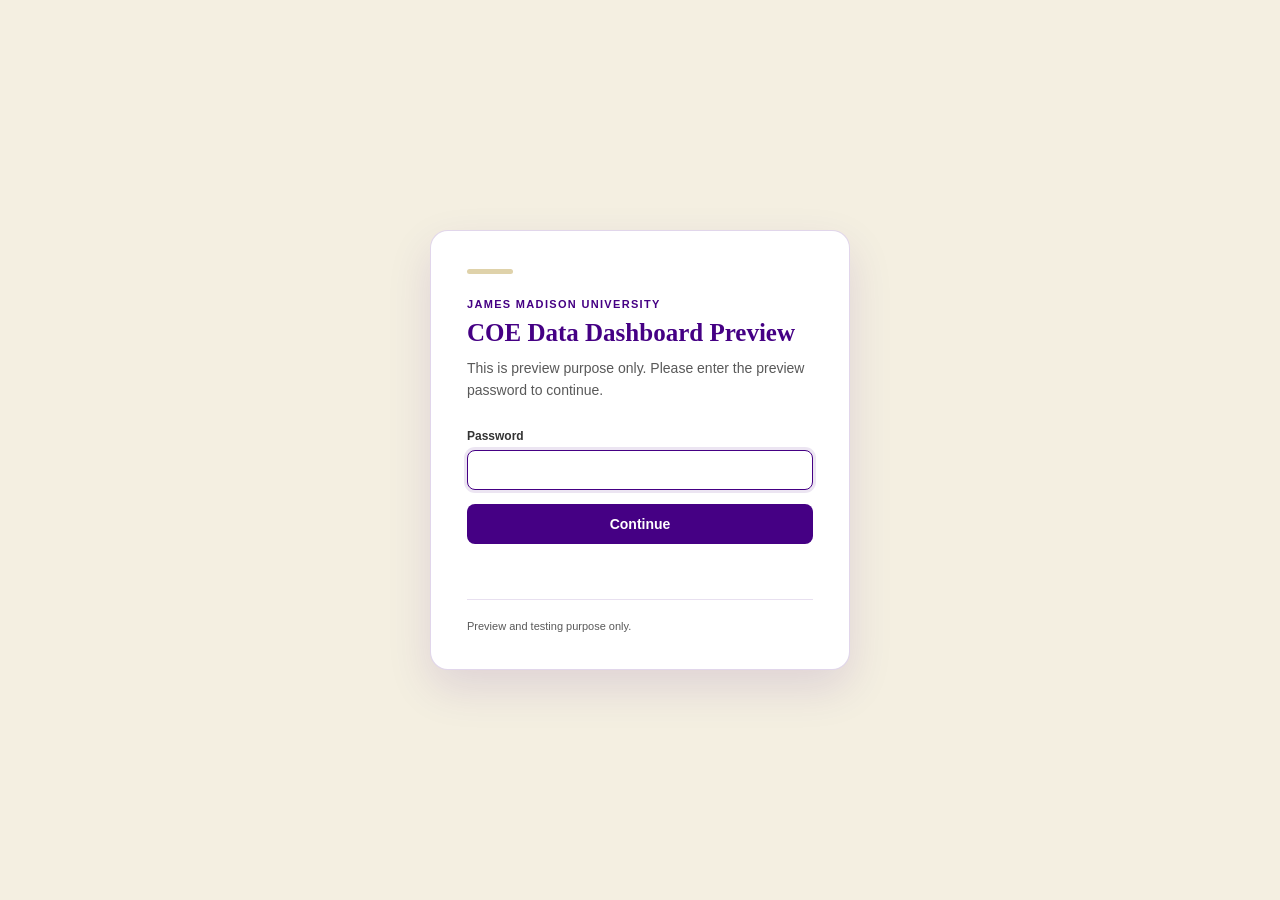
==== commit eeee2bb7: "Restore password protection for dashboard pages" ====
--- a/index.html
+++ b/index.html
@@ -3,6 +3,8 @@
 <html lang="en">
 
 <head>
+    <meta name="robots" content="noindex, nofollow">
+    <script src="/preview-gate.js"></script>
     <meta charset="UTF-8">
 
     <meta
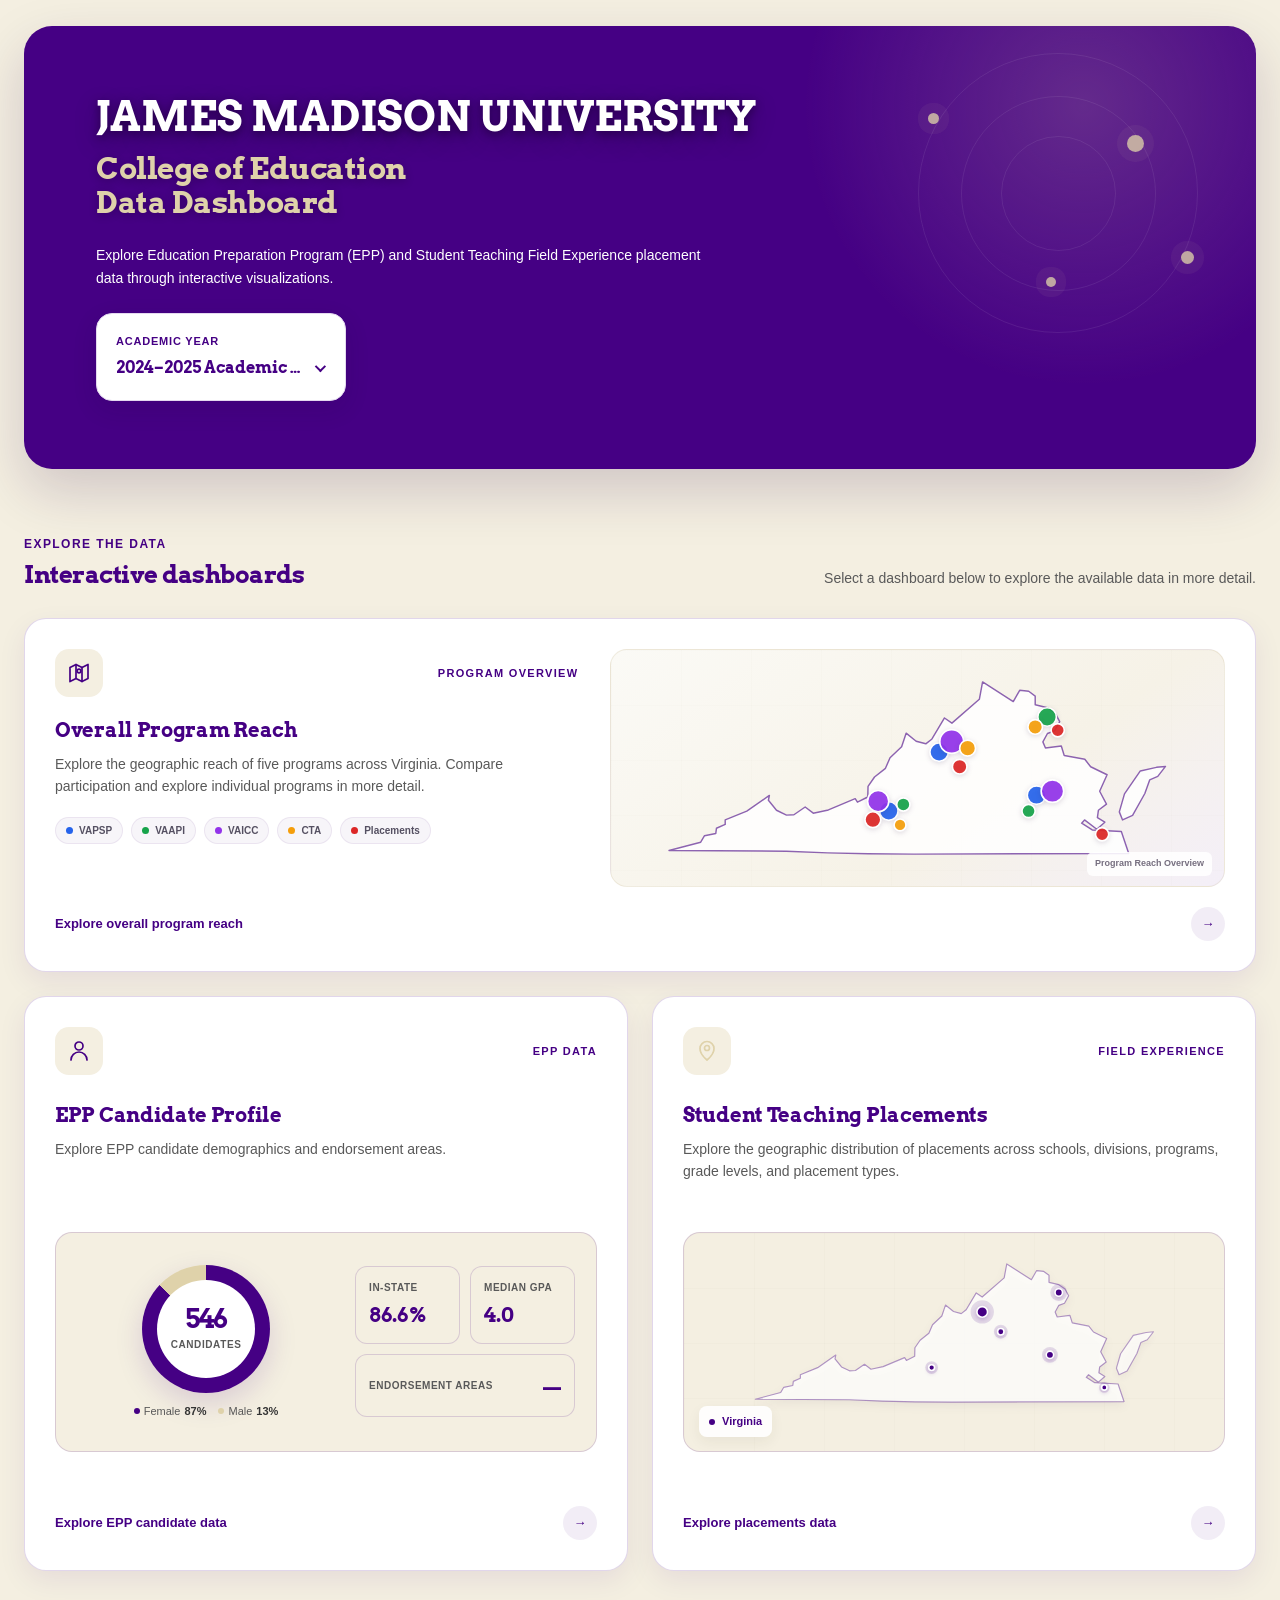
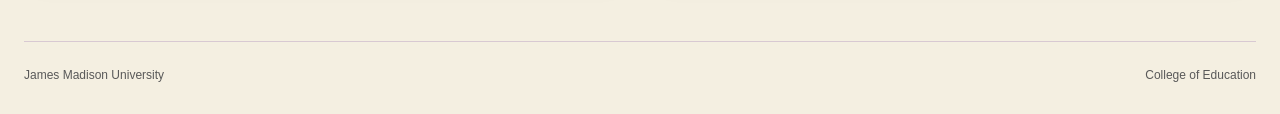
==== commit 67e9ac23: "Update dashboard multi-year data and interactive filters" ====
--- a/index.html
+++ b/index.html
@@ -1003,6 +1003,8 @@
     src="/JS/academic-year.js"
 ></script>
 
+    <script src="/JS/multi-year-data.js"></script>
+
 <script
     src="/JS/endorsement-data.js"
 ></script>
@@ -1011,5 +1013,6 @@
     src="/JS/home-preview.js"
 ></script>
 
+    <script src="/JS/home-median-gpa.js"></script>
 </body>
 </html>
--- a/CSS/academic-year.css
+++ b/CSS/academic-year.css
@@ -1,11 +1,23 @@
+
+/* ==========================================
+   ACADEMIC YEAR SELECTOR
+   Shared by:
+   - Homepage
+   - Overall
+   - Placements
+   - EPP
+   ========================================== */
+
+
+/* ==========================================
+   ORIGINAL NATIVE SELECT STYLES
+   Kept for compatibility.
+   ========================================== */
+
 .home-page .home-year-select {
     min-width: 184px;
 
-    padding:
-        1px
-        24px
-        1px
-        0;
+    padding: 1px 24px 1px 0;
 
     border: 0;
     outline: none;
@@ -13,54 +25,27 @@
     appearance: none;
     -webkit-appearance: none;
 
-    color:
-        var(--jmu-white);
-
-    background-color:
-        transparent;
-
-    background-image:
-        url("data:image/svg+xml,%3Csvg xmlns='http://www.w3.org/2000/svg' width='12' height='8' viewBox='0 0 12 8'%3E%3Cpath d='M1 1.5 6 6.5 11 1.5' fill='none' stroke='%23ffffff' stroke-width='1.5' stroke-linecap='round' stroke-linejoin='round'/%3E%3C/svg%3E");
-
-    background-repeat:
-        no-repeat;
-
-    background-position:
-        right 2px center;
-
-    background-size:
-        12px 8px;
-
-    font-family:
-        Arial,
-        Helvetica,
-        sans-serif;
-
+    color: var(--jmu-white);
+
+    background-color: transparent;
+
+    font-family: Arial, Helvetica, sans-serif;
     font-size: 12px;
     font-weight: 500;
 
     cursor: pointer;
 }
 
-
 .home-page .home-year-select option {
-    color:
-        var(--jmu-charcoal);
-
-    background:
-        var(--jmu-white);
-}
-
+    color: var(--jmu-charcoal);
+    background: var(--jmu-white);
+}
 
 .epp-page .year-select,
 .placement-year-select {
     width: 100%;
 
-    padding:
-        2px
-        24px
-        2px
-        0;
+    padding: 2px 24px 2px 0;
 
     border: 0;
     outline: none;
@@ -68,46 +53,551 @@
     appearance: none;
     -webkit-appearance: none;
 
-    color:
-        var(--jmu-purple);
-
-    background-color:
-        transparent;
-
-    background-image:
-        url("data:image/svg+xml,%3Csvg xmlns='http://www.w3.org/2000/svg' width='12' height='8' viewBox='0 0 12 8'%3E%3Cpath d='M1 1.5 6 6.5 11 1.5' fill='none' stroke='%23450084' stroke-width='1.5' stroke-linecap='round' stroke-linejoin='round'/%3E%3C/svg%3E");
-
-    background-repeat:
-        no-repeat;
-
-    background-position:
-        right 2px center;
-
-    background-size:
-        12px 8px;
-
-    font-family:
-        "Arvo",
-        Georgia,
-        serif;
-
+    color: var(--jmu-purple);
+    background-color: transparent;
+
+    font-family: "Arvo", Georgia, serif;
     font-size: 16px;
     font-weight: 700;
 
     cursor: pointer;
 }
-
 
 .epp-page .year-select option,
 .placement-year-select option {
-    color:
-        var(--jmu-charcoal);
-
-    background:
-        var(--jmu-white);
-
-    font-family:
-        Arial,
-        Helvetica,
-        sans-serif;
-}+    color: var(--jmu-charcoal);
+    background: var(--jmu-white);
+
+    font-family: Arial, Helvetica, sans-serif;
+}
+
+
+/* ==========================================
+   SHARED MULTI-SELECT PICKER
+   ========================================== */
+
+.ay-picker {
+    position: relative;
+
+    display: inline-block;
+
+    width: 100%;
+    min-width: 0;
+
+    vertical-align: middle;
+}
+
+.ay-picker__trigger {
+    display: flex;
+    align-items: center;
+    justify-content: space-between;
+
+    gap: 12px;
+
+    width: 100%;
+    min-width: 0;
+
+    padding: 3px 0;
+
+    border: 0;
+    border-radius: 4px;
+
+    background: transparent;
+    color: #450084;
+
+    text-align: left;
+
+    font-family: "Arvo", Georgia, serif;
+    font-size: 16px;
+    font-weight: 700;
+    line-height: 1.5;
+
+    cursor: pointer;
+}
+
+.ay-picker__trigger-label {
+    display: block;
+
+    min-width: 0;
+
+    overflow: hidden;
+    text-overflow: ellipsis;
+    white-space: nowrap;
+}
+
+.ay-picker__caret {
+    display: block;
+
+    flex-shrink: 0;
+
+    width: 8px;
+    height: 8px;
+
+    margin-right: 3px;
+
+    border-right: 2px solid currentColor;
+    border-bottom: 2px solid currentColor;
+
+    transform: rotate(45deg) translateY(-2px);
+
+    transition: transform 0.15s ease;
+}
+
+.ay-picker__trigger[aria-expanded="true"]
+.ay-picker__caret {
+    transform: rotate(225deg) translateY(-2px);
+}
+
+.ay-picker__trigger:focus-visible {
+    outline: 2px solid #a98bc7;
+    outline-offset: 5px;
+}
+
+
+/* ==========================================
+   HOMEPAGE ACADEMIC YEAR CARD
+   NEW DESIGN
+
+   Replace the old purple pill with
+   the same white-card appearance
+   used on other dashboard pages.
+   ========================================== */
+
+.home-page .hero-copy .academic-year {
+    position: relative;
+
+    display: flex;
+    flex-direction: column;
+
+    align-items: stretch;
+    justify-content: center;
+
+    gap: 7px;
+
+    box-sizing: border-box;
+
+    width: 250px;
+    max-width: 100%;
+    min-width: 0;
+
+    height: auto;
+    min-height: 88px;
+
+    margin-top: 24px;
+
+    padding: 16px 19px;
+
+    border: 1px solid #e4d9ef;
+    border-radius: 16px;
+
+    background: #ffffff;
+    background-image: none;
+
+    color: #450084;
+
+    box-shadow:
+        0 8px 25px rgba(25, 12, 48, 0.12);
+
+    overflow: visible;
+}
+
+/* Add the same heading as the other pages. */
+
+.home-page .hero-copy .academic-year::before {
+    content: "ACADEMIC YEAR";
+
+    display: block;
+
+    position: static;
+
+    width: auto;
+    height: auto;
+
+    margin: 0;
+    padding: 0;
+
+    border: 0;
+
+    background: transparent;
+    box-shadow: none;
+
+    color: #450084;
+
+    font-family: Arial, Helvetica, sans-serif;
+    font-size: 11px;
+    font-weight: 700;
+
+    line-height: 1.4;
+    letter-spacing: 0.8px;
+}
+
+/* Remove any old decorative arrow
+   attached to the homepage wrapper. */
+
+.home-page .hero-copy .academic-year::after {
+    content: none;
+    display: none;
+}
+
+/* Remove the small decorative dot
+   from the original purple pill. */
+
+.home-page .hero-copy .academic-year > span {
+    display: none !important;
+}
+
+/* Make the picker fill the white card. */
+
+.home-page .hero-copy
+.academic-year .ay-picker {
+    display: block;
+
+    width: 100%;
+    min-width: 0;
+    max-width: 100%;
+
+    margin: 0;
+    padding: 0;
+}
+
+/* Match the purple bold text
+   used on the other pages. */
+
+.home-page .hero-copy
+.academic-year .ay-picker__trigger {
+    display: flex;
+
+    align-items: center;
+    justify-content: space-between;
+
+    width: 100%;
+    min-width: 0;
+
+    margin: 0;
+    padding: 0;
+
+    border: 0;
+
+    background: transparent;
+
+    color: #450084;
+
+    font-family: "Arvo", Georgia, serif;
+    font-size: 16px;
+    font-weight: 700;
+
+    line-height: 1.5;
+    text-align: left;
+
+    cursor: pointer;
+}
+
+.home-page .hero-copy
+.academic-year .ay-picker__trigger-label {
+    color: #450084;
+
+    font-family: "Arvo", Georgia, serif;
+    font-size: 16px;
+    font-weight: 700;
+}
+
+/* Purple arrow, matching other pages. */
+
+.home-page .hero-copy
+.academic-year .ay-picker__caret {
+    color: #450084;
+    border-color: #450084;
+}
+
+
+/* ==========================================
+   EPP AND PLACEMENTS
+   Preserve existing layout.
+   ========================================== */
+
+.epp-page .ay-picker,
+.placement-year-card .ay-picker {
+    min-width: 160px;
+}
+
+.epp-page .ay-picker__trigger,
+.placement-year-card .ay-picker__trigger {
+    color: #450084;
+}
+
+
+/* ==========================================
+   DROPDOWN MENU
+   Shared appearance for all pages.
+   ========================================== */
+
+.ay-picker__menu {
+    position: fixed;
+    z-index: 100000;
+
+    box-sizing: border-box;
+
+    width: 300px;
+    max-width: calc(100vw - 24px);
+    max-height: 420px;
+
+    overflow-y: auto;
+    overscroll-behavior: contain;
+
+    padding: 14px;
+
+    border: 1px solid #e7e1ed;
+    border-radius: 14px;
+
+    background: #ffffff;
+    color: #26212c;
+
+    box-shadow:
+        0 16px 42px rgba(27, 17, 39, 0.18);
+
+    font-family: Arial, Helvetica, sans-serif;
+
+    font-size: 13px;
+    line-height: 1.4;
+}
+
+.ay-picker__menu[hidden] {
+    display: none !important;
+}
+
+.ay-picker__heading {
+    padding: 3px 4px 11px;
+
+    color: #450084;
+
+    font-size: 13px;
+    font-weight: 700;
+}
+
+.ay-picker__option {
+    display: flex;
+
+    align-items: center;
+
+    gap: 11px;
+
+    padding: 10px 9px;
+
+    border-radius: 8px;
+
+    color: #29232f;
+
+    font-size: 13px;
+    font-weight: 500;
+
+    cursor: pointer;
+    user-select: none;
+}
+
+.ay-picker__option:hover {
+    background: #f5f0fa;
+}
+
+.ay-picker__option input {
+    width: 16px;
+    height: 16px;
+
+    margin: 0;
+
+    flex-shrink: 0;
+
+    accent-color: #450084;
+
+    cursor: pointer;
+}
+
+.ay-picker__option--all {
+    font-weight: 700;
+    color: #450084;
+}
+
+.ay-picker__divider {
+    height: 1px;
+
+    margin: 7px 2px;
+
+    background: #eae6ee;
+}
+
+
+/* ==========================================
+   REMOVE SELECT ALL YEARS / RESET ROW
+
+   The row is hidden on all four pages.
+
+   All Historical Data remains available
+   through its own checkbox.
+   ========================================== */
+
+.ay-picker__tools {
+    display: none !important;
+}
+
+
+/* ==========================================
+   CANCEL / APPLY BUTTONS
+   ========================================== */
+
+.ay-picker__footer {
+    position: sticky;
+    bottom: -14px;
+
+    display: flex;
+
+    justify-content: flex-end;
+
+    gap: 9px;
+
+    margin: 12px -14px -14px;
+
+    padding: 12px 14px;
+
+    border-top: 1px solid #eee9f1;
+
+    background: #ffffff;
+}
+
+.ay-picker__cancel,
+.ay-picker__apply {
+    min-width: 78px;
+
+    padding: 9px 14px;
+
+    border-radius: 8px;
+
+    font-family: inherit;
+    font-size: 12px;
+    font-weight: 700;
+
+    cursor: pointer;
+}
+
+.ay-picker__cancel {
+    border: 1px solid #ddd5e5;
+
+    background: #ffffff;
+    color: #450084;
+}
+
+.ay-picker__cancel:hover {
+    background: #f7f3fa;
+}
+
+.ay-picker__apply {
+    border: 1px solid #450084;
+
+    background: #450084;
+    color: #ffffff;
+}
+
+.ay-picker__apply:hover {
+    background: #350066;
+}
+
+.ay-picker__apply:disabled {
+    opacity: 0.45;
+    cursor: not-allowed;
+}
+
+.ay-picker__menu button:focus-visible,
+.ay-picker__menu input:focus-visible {
+    outline: 2px solid #a98bc7;
+    outline-offset: 3px;
+}
+
+
+/* ==========================================
+   RESPONSIVE DESIGN
+   ========================================== */
+
+@media (max-width: 600px) {
+
+    .ay-picker__menu {
+        padding: 12px;
+        border-radius: 12px;
+    }
+
+    .ay-picker__option {
+        padding: 12px 9px;
+    }
+
+    .ay-picker__footer {
+        bottom: -12px;
+
+        margin: 12px -12px -12px;
+
+        padding: 12px;
+    }
+
+    .ay-picker__trigger {
+        font-size: 14px;
+    }
+
+    .home-page .hero-copy .academic-year {
+        width: 240px;
+        max-width: 100%;
+
+        min-height: 84px;
+
+        padding: 14px 17px;
+    }
+
+    .home-page .hero-copy
+    .academic-year .ay-picker__trigger,
+    .home-page .hero-copy
+    .academic-year .ay-picker__trigger-label {
+        font-size: 14px;
+    }
+
+}
+
+
+
+/* ==========================================
+   HOMEPAGE ACADEMIC YEAR
+   Remove yellow backgrounds from
+   text and dropdown arrow
+   ========================================== */
+
+.home-page .hero-copy
+.academic-year .ay-picker__trigger,
+.home-page .hero-copy
+.academic-year .ay-picker__trigger-label,
+.home-page .hero-copy
+.academic-year .ay-picker__caret {
+    background: transparent !important;
+    background-color: transparent !important;
+    background-image: none !important;
+
+    box-shadow: none !important;
+    text-shadow: none !important;
+
+    -webkit-tap-highlight-color: transparent;
+    user-select: none;
+    -webkit-user-select: none;
+}
+
+/* Keep the arrow purple without background */
+
+.home-page .hero-copy
+.academic-year .ay-picker__caret {
+    border-right: 2px solid #450084 !important;
+    border-bottom: 2px solid #450084 !important;
+
+    outline: none;
+}
+
+/* Remove text-selection highlight */
+
+.home-page .hero-copy
+.academic-year .ay-picker__trigger::selection,
+.home-page .hero-copy
+.academic-year .ay-picker__trigger-label::selection {
+    background: transparent;
+    color: #450084;
+}
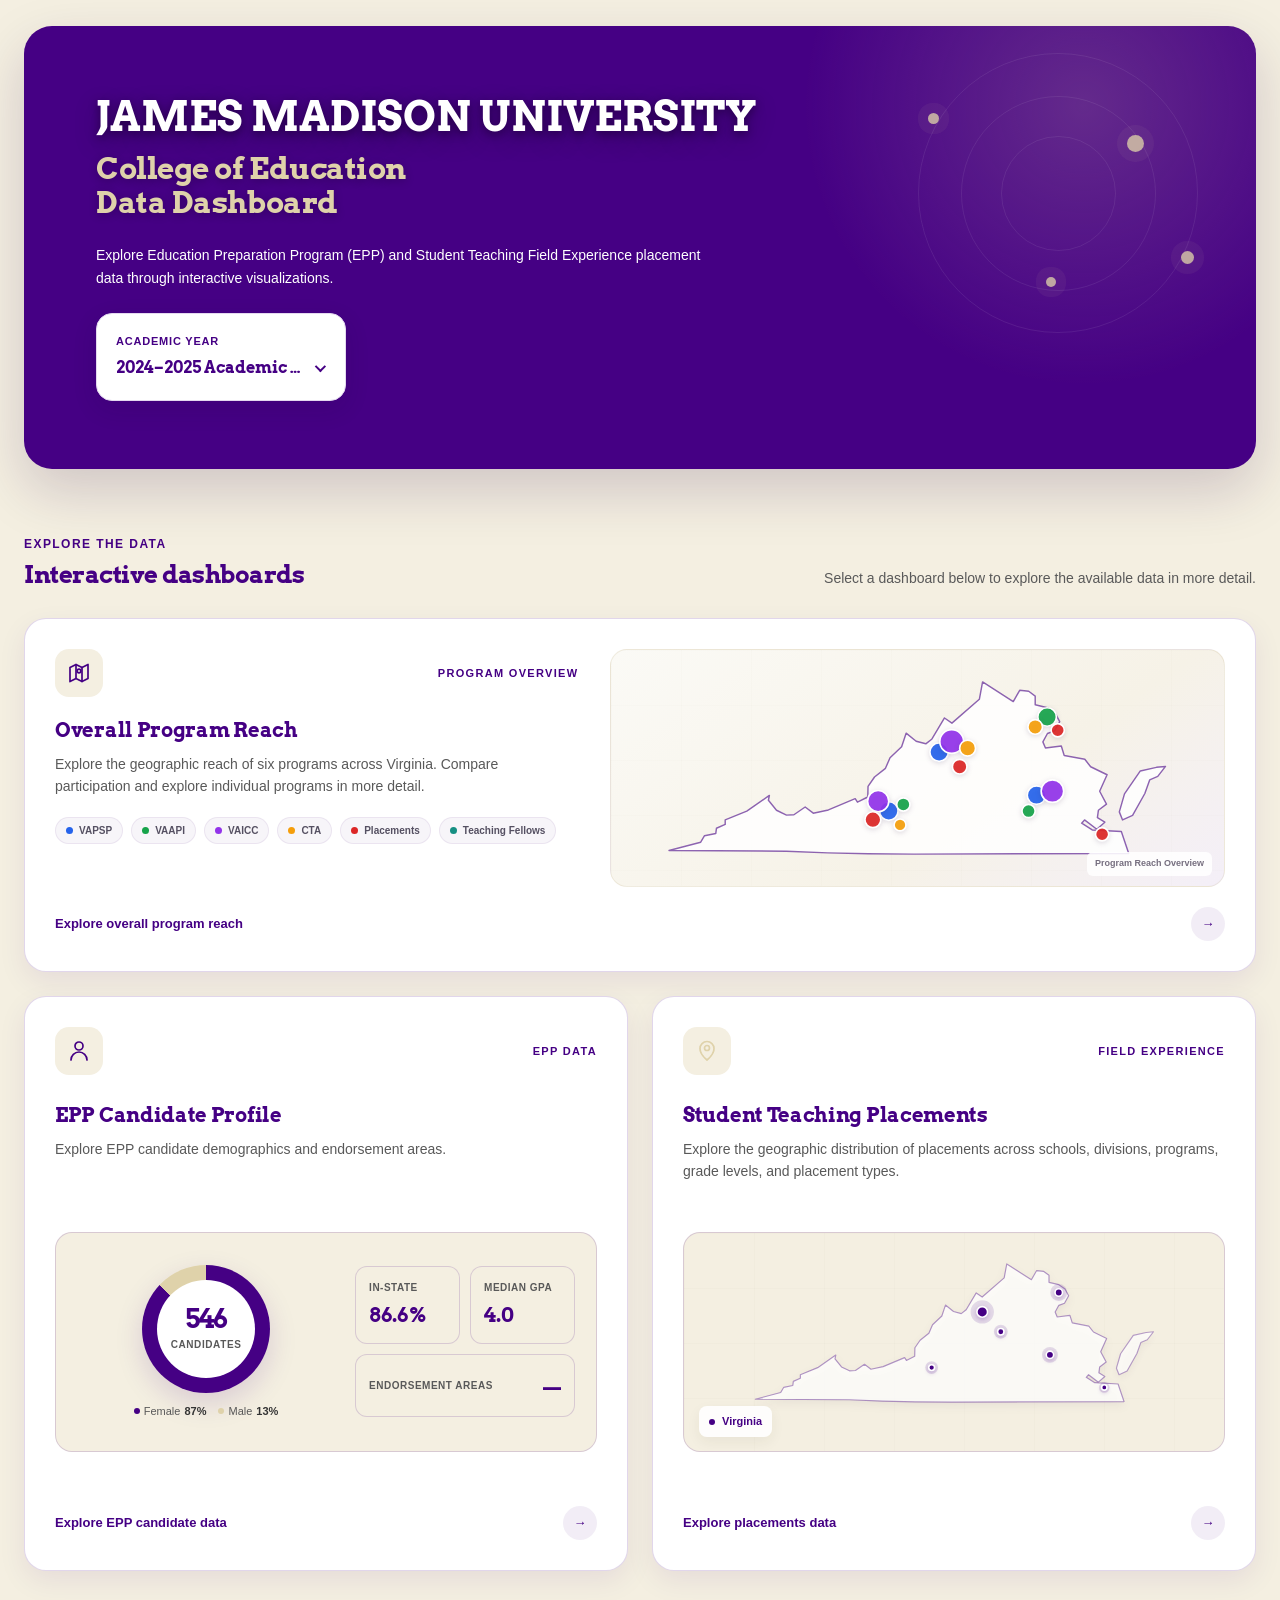
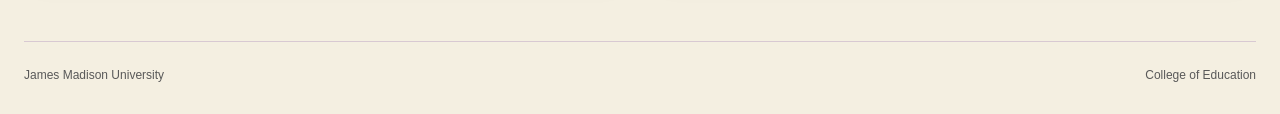
==== commit a0afc8e3: "Update JMU dashboard with Teaching Fellows and 2025-2026 support" ====
--- a/index.html
+++ b/index.html
@@ -175,7 +175,7 @@
                             </h3>
 
                             <p>
-                                Explore the geographic reach of five
+                                Explore the geographic reach of six
                                 programs across Virginia.
                                 Compare participation and explore
                                 individual programs in more detail.
@@ -229,6 +229,14 @@
                             >
                                 <i></i>
                                 Placements
+                            </span>
+
+                            <span
+                                class="overall-program-tag"
+                                style="--program-color: #168F83;"
+                            >
+                                <i></i>
+                                Teaching Fellows
                             </span>
 
                         </div>
@@ -1014,5 +1022,6 @@
 ></script>
 
     <script src="/JS/home-median-gpa.js"></script>
+    <script src="/JS/selected-year-empty-state.js"></script>
 </body>
 </html>
